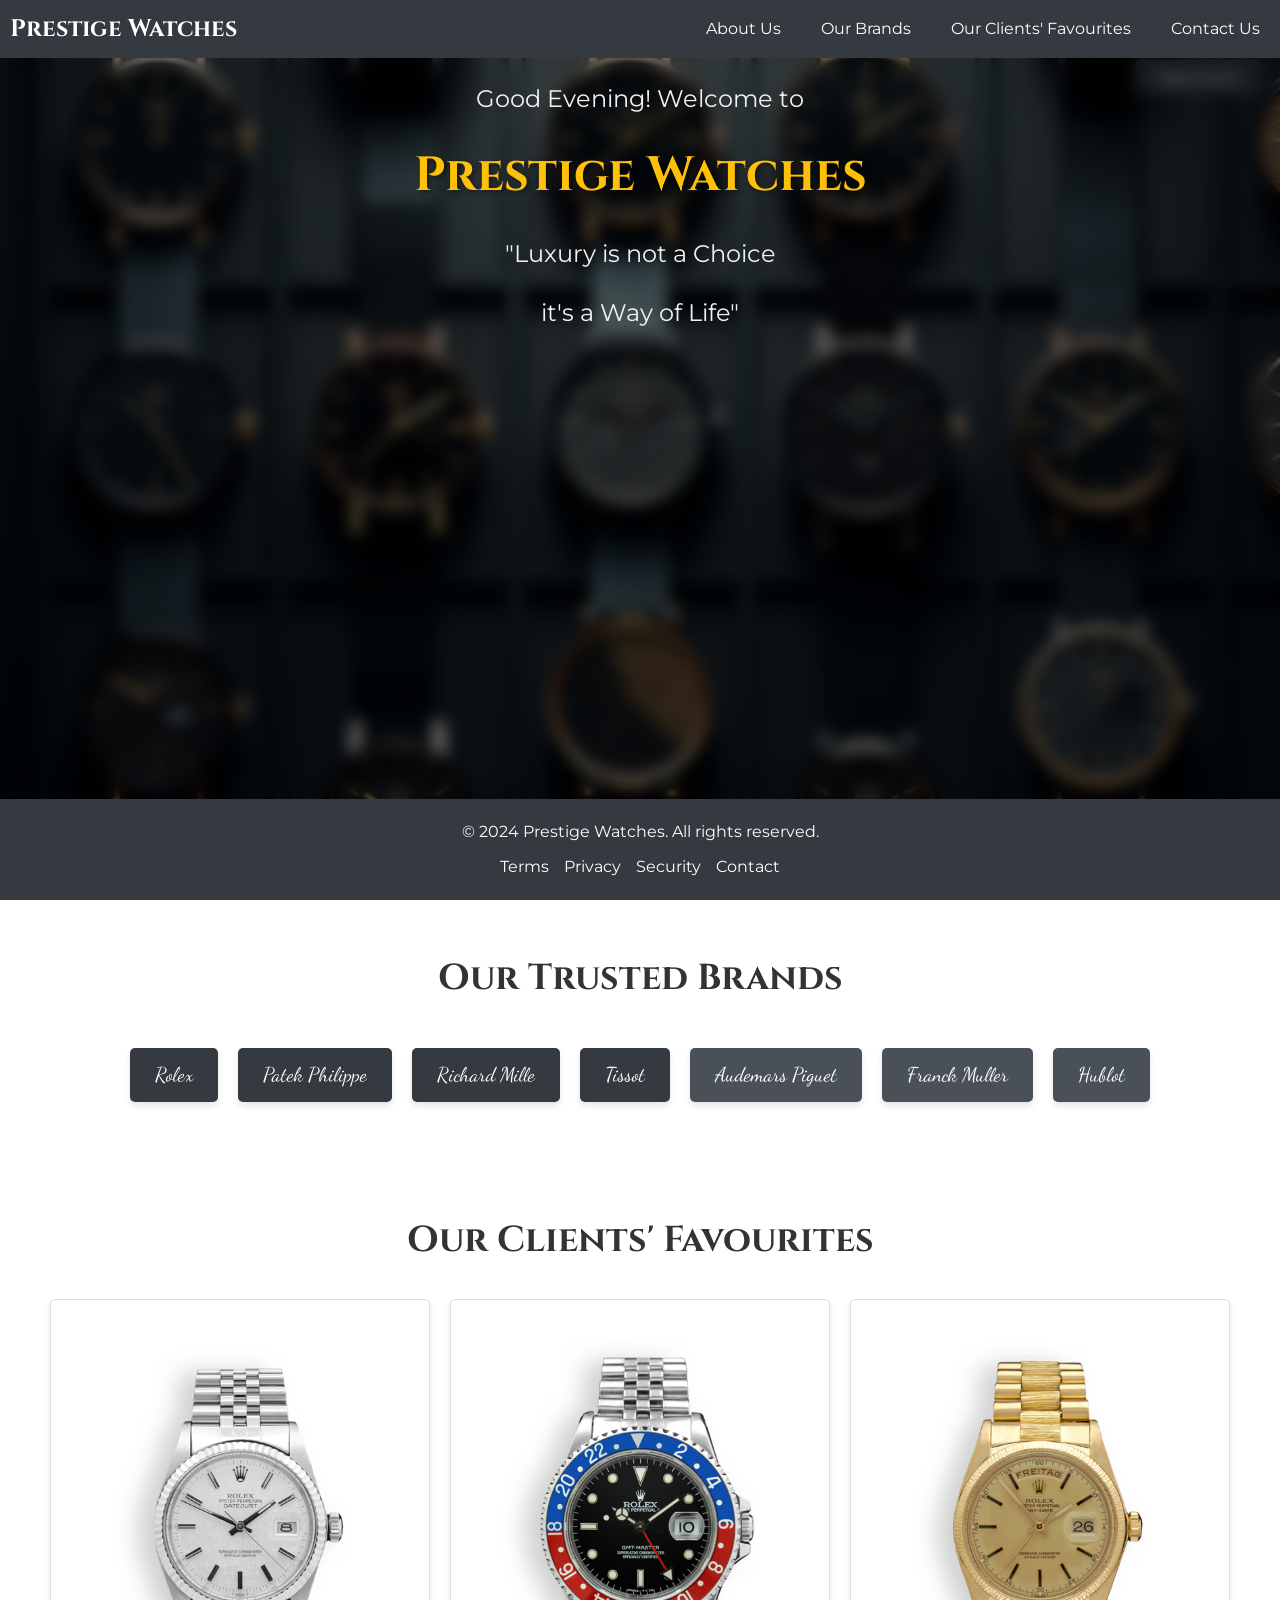
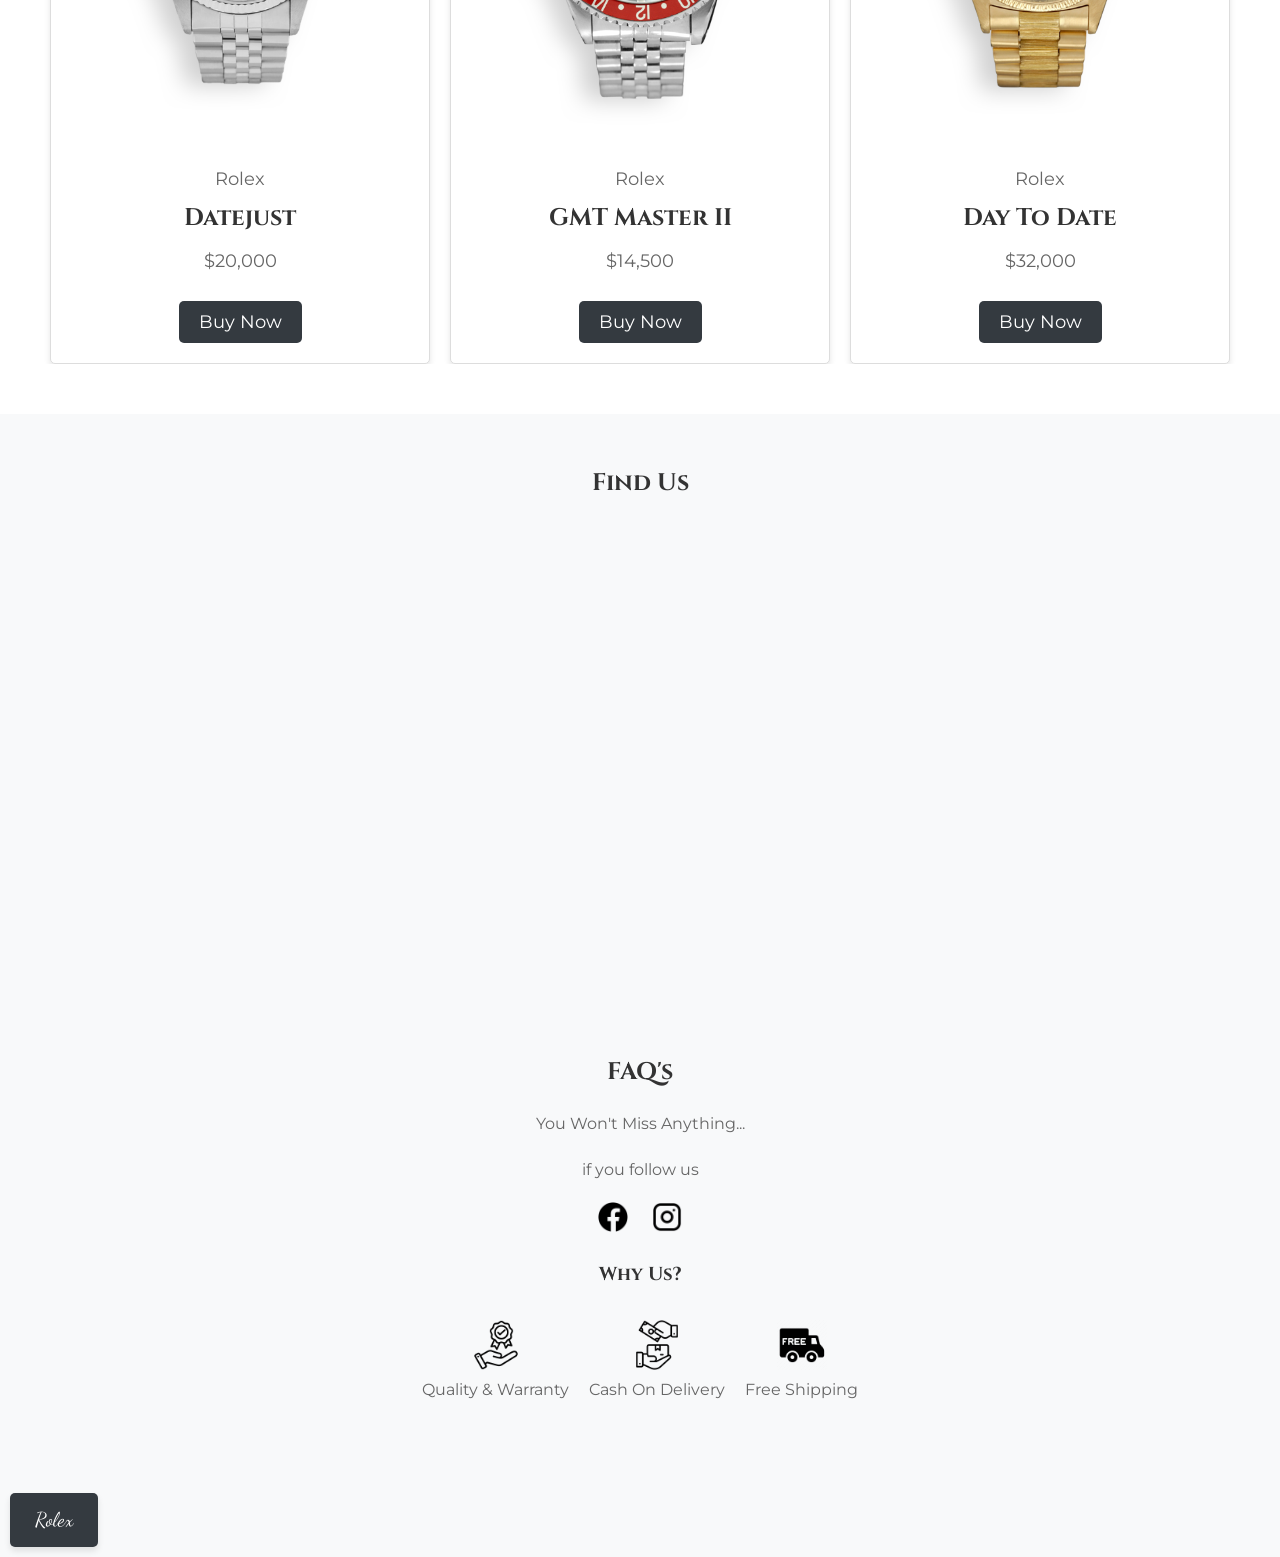
==== index.html @ 5e657d16 "First Project" ====
<!DOCTYPE html>
<html lang="en">
<head>
    <meta charset="UTF-8">
    <meta name="viewport" content="width=device-width, initial-scale=1.0">
    <title>Prestige Watches</title>
    <link rel="stylesheet" href="styles.css">
    <link href="https://fonts.googleapis.com/css2?family=Montserrat:wght@400;700&family=Cinzel:wght@400;700&family=Dancing+Script&display=swap" rel="stylesheet">
</head>
<body>
    <nav>
        <div class="logo">Prestige Watches</div>
        <ul>
            <li><a href="#about">About Us</a></li>
            <li><a href="#brands">Our Brands</a></li>
            <li><a href="#favorites">Our Clients' Favourites</a></li>
            <li><a href="#contact">Contact Us</a></li>
        </ul>
    </nav>

    <!-- First Section -->
    <div class="container">
        <div class="background-image"></div>
        <div class="welcome-message">
            <p>Welcome to</p>
            <h1><span class="highlight">Prestige</span> Watches</h1>
            <p>"Luxury is not a Choice</p>
            <p>it's a Way of Life"</p>
        </div>
    </div>

    <!-- Second Section -->
    <div class="brands-section" id="brands">
        <h2>Our Trusted Brands</h2>
        <div class="brand-buttons">
            <button class="brand-btn" onclick="location.href='#'">Rolex</button>
            <button class="brand-btn" onclick="location.href='#'">Patek Philippe</button>
            <button class="brand-btn" onclick="location.href='#'">Richard Mille</button>
            <button class="brand-btn" onclick="location.href='#'">Tissot</button>
            <button class="brand-btn center-btn" onclick="location.href='#'">Audemars Piguet</button>
            <button class="brand-btn center-btn" onclick="location.href='#'">Franck Muller</button>
            <button class="brand-btn center-btn" onclick="location.href='#'">Hublot</button>
        </div>
    </div>

    <!-- Third Section -->
    <div class="favorites-section" id="favorites">
        <h2>Our Clients' Favourites</h2>
        <div class="carousel">
            <div class="slide">
                <div class="product-card">
                    <img src="images/Rolex Datejust.webp" alt="Rolex Datejust">
                    <p class="company-name">Rolex</p>
                    <h3 class="model-name">Datejust</h3>
                    <p class="price">$20,000</p>
                    <button class="buy-now-btn" onclick="location.href='product1-page.html'">Buy Now</button>
                </div>
                <div class="product-card">
                    <img src="images/Rolex Gmt Master.webp" alt="Rolex GMT Master II">
                    <p class="company-name">Rolex</p>
                    <h3 class="model-name">GMT Master II</h3>
                    <p class="price">$14,500</p>
                    <button class="buy-now-btn" onclick="location.href='product2-page.html'">Buy Now</button>
                </div>
                <div class="product-card">
                    <img src="images/ROlex Day Date golden.webp" alt="Rolex Day To Date">
                    <p class="company-name">Rolex</p>
                    <h3 class="model-name">Day To Date</h3>
                    <p class="price">$32,000</p>
                    <button class="buy-now-btn" onclick="location.href='product2-page.html'">Buy Now</button>
                </div>
            </div>
            <div class="slide">
                <div class="product-card">
                    <img src="images/Hublot Big Bang.webp" alt="Hublot Big Bang">
                    <p class="company-name">Hublot</p>
                    <h3 class="model-name">Big Bang</h3>
                    <p class="price">$18,000</p>
                    <button class="buy-now-btn" onclick="location.href='product4-page.html'">Buy Now</button>
                </div>
                <div class="product-card">
                    <img src="images/Hublot Classic Fusion.webp" alt="Hublot Classic Fusion">
                    <p class="company-name">Hublot</p>
                    <h3 class="model-name">Classic Fusion</h3>
                    <p class="price">$15,000</p>
                    <button class="buy-now-btn" onclick="location.href='product5-page.html'">Buy Now</button>
                </div>
                <div class="product-card">
                    <img src="images/Patek Philippe Nautilus.webp" alt="Patek Philippe Nautilus">
                    <p class="company-name">Patek Philippe</p>
                    <h3 class="model-name">Nautilus</h3>
                    <p class="price">$70,000</p>
                    <button class="buy-now-btn" onclick="location.href='product6-page.html'">Buy Now</button>
                </div>
            </div>
            <div class="slide">
                <div class="product-card">
                    <img src="images/Richard Mille RM 11.webp" alt="Richard Mille RM 11">
                    <p class="company-name">Richard Mille</p>
                    <h3 class="model-name">RM 11</h3>
                    <p class="price">$150,000</p>
                    <button class="buy-now-btn" onclick="location.href='product7-page.html'">Buy Now</button>
                </div>
                <div class="product-card">
                    <img src="images/Tissot Seastar.webp" alt="Tissot Seastar">
                    <p class="company-name">Tissot</p>
                    <h3 class="model-name">Seastar</h3>
                    <p class="price">$1,000</p>
                    <button class="buy-now-btn" onclick="location.href='product8-page.html'">Buy Now</button>
                </div>
                <div class="product-card">
                    <img src="images/Franck Muller Vanguard.webp" alt="Franck Muller Vanguard">
                    <p class="company-name">Franck Muller</p>
                    <h3 class="model-name">Vanguard</p>
                    <p class="price">$45,000</p>
                    <button class="buy-now-btn" onclick="location.href='product9-page.html'">Buy Now</button>
                </div>
            </div>
        </div>
    </div>

    <!-- Map Section -->
    <div class="map-section" id="map">
        <h2>Find Us</h2>
        <div class="store-map">
            <iframe src="https://www.google.com/maps/embed?pb=!1m18!1m12!1m3!1d6189463.949617682!2d-80.94006141993229!3d40.75764340000001!2m3!1f0!2f0!3f0!3m2!1i1024!2i768!4f13.1!3m3!1m2!1s0x89c25959e18f88c1%3A0x845d907b0063cae!2sPrestige%20Watches!5e0!3m2!1sen!2s!4v1732544200352!5m2!1sen!2s" width="600" height="450" style="border:0;" allowfullscreen="" loading="lazy" referrerpolicy="no-referrer-when-downgrade"></iframe>
        </div>
    </div>
    <!-- The Last Episode Section -->
<section id="last-episode-section">
    <h2>FAQ's</h2>
    <p>You Won't Miss Anything...</p>
    <p>if you follow us</p>
    <div class="social-media-icons">
        <a href="https://www.facebook.com" target="_blank">
            <img src="images/2175193.png" alt="Facebook">
        </a>

        
        <a href="https://www.instagram.com" target="_blank">
            <img src="images/instagram_icon_128835.webp" alt="Instagram">
        </a>
    </div>
    <h3>Why Us?</h3>
    <div class="features">
        <div class="feature">
            <img src="images/service.png" alt="Best Quality">
            <p>Quality & Warranty</p>
        </div>
        <div class="feature">
            <img src="images/cash on delivery.png" alt="Cash On Delivery">
            <p>Cash On Delivery</p>
        </div>
        <div class="feature">
            <img src="images/free_shipping-512.webp" alt="Free Shipping">
            <p>Free Shipping</p>
        </div>
    </div>
</section>




    <script src="script.js"></script>
    <!-- Footer Section -->
    <footer class="footer-section">
        <p>© 2024 Prestige Watches. All rights reserved.</p>
        <ul class="footer-links">
            <li><a href="#">Terms</a></li>
            <li><a href="#">Privacy</a></li>
            <li><a href="#">Security</a></li>
            <li><a href="#">Contact</a></li>
        </ul>
    </footer>



    <button class="brand-btn" onclick="location.href='rolex.html'">Rolex</button>

</body>
</html>
---- styles.css ----
/* Basic Reset and Styling */
:root {
    --primary-color: #343a40;
    --secondary-color: #ffc107;
    --text-color: #fff;
    --hover-color: #adb5bd;
}

* {
    margin: 0;
    padding: 0;
    box-sizing: border-box;
}

body {
    font-family: 'Montserrat', sans-serif;
    background-color: #e9ecef;
    color: #333;
    line-height: 1.6;
    scroll-behavior: smooth; /* Smooth scroll */
}

nav {
    background: var(--primary-color);
    color: var(--text-color);
    padding: 10px 20px;
    display: flex;
    justify-content: space-between;
    align-items: center;
    transition: background 0.9s; /* Navigation bar animation */
}

nav .logo {
    font-size: 24px;
    font-weight: Crimson Text;
}

nav ul {
    list-style: none;
    display: flex;
}

nav ul li {
    margin-left: 20px;
}

nav ul li a {
    color: var(--text-color);
    text-decoration: none;
    transition: color 0.3s; /* Navigation link hover animation */
}

nav ul li a:hover {
    color: var(--hover-color);
}

.container {
    text-align: center;
    padding: 80px 20px;
    background: url('background.jpg') no-repeat center center/cover;
    position: relative;
    color: var(--text-color);
    min-height: 100vh;
    overflow : hidden;

}

.container::before {
    content: '';
    position: absolute;
    top: 0;
    left: 0;
    width: 100%;
    height: 100%;
    background: rgba(0, 0, 0, 0.5);
    z-index: 1;
    backdrop-filter : blur(8px)
}

.welcome-message {
    position: relative;
    z-index: 2;
    animation: fadeIn 2s ease-in-out; /* Welcome message animation */
}

@keyframes fadeIn {
    from { opacity: 0; }
    to { opacity: 1; }
}



.welcome-message p, .welcome-message h1 {
    margin-bottom: 20px;
}

.welcome-message p {
    font-size: 24px;
    color: #f1f1f1;
}

.welcome-message h1 {
    font-family: 'Cinzel', serif;
    font-size: 48px;
    color: var(--secondary-color);
    text-shadow: 2px 2px 4px rgba(0, 0, 0, 0.5);
}

.brands-section {
    background: #fff;
    padding: 50px 20px;
    text-align: center;
    opacity: 0;
    animation: fadeInSection 2s ease-in-out forwards; /* Section fade-in animation */
}

@keyframes fadeInSection {
    from { opacity: 0; }
    to { opacity: 1; }
}

.brands-section h2 {
    font-family: 'Cinzel', serif;
    font-size: 36px;
    margin-bottom: 30px;
    color: #333;
}

.brand-buttons {
    display: flex;
    flex-wrap: wrap;
    justify-content: center;
}

.brand-btn {
    font-family: 'Dancing Script', cursive;
    font-size: 20px;
    margin: 10px;
    padding: 15px 25px;
    border: none;
    border-radius: 5px;
    background: var(--primary-color);
    color: var(--text-color);
    cursor: pointer;
    transition: background-color 0.3s, color 0.3s, transform 0.3s; /* Button hover animation */
    box-shadow: 0 4px 6px rgba(0, 0, 0, 0.1); /* Box shadow */
}

.brand-btn:hover {
    background: var(--secondary-color);
    color: var(--primary-color);
    transform: scale(1.05); /* Button hover zoom effect */
}

.center-btn {
    font-family: 'Dancing Script', cursive;
    font-size: 20px;
    margin: 10px;
    padding: 15px 25px;
    border: none;
    border-radius: 5px;
    background: #495057;
    color: var(--text-color);
    cursor: pointer;
    transition: background-color 0.3s, color 0.3s, transform 0.3s; /* Button hover animation */
    box-shadow: 0 4px 6px rgba(0, 0, 0, 0.1); /* Box shadow */
}

.center-btn:hover {
    background: var(--secondary-color);
    color: #495057;
    transform: scale(1.05); /* Button hover zoom effect */
}

#scrollBtn {
    display: none; /* Hidden by default */
    position: fixed;
    bottom: 20px;
    right: 20px;
    z-index: 99;
    border: none;
    outline: none;
    background-color: var(--primary-color);
    color: var(--text-color);
    cursor: pointer;
    padding: 10px;
    border-radius: 5px;
    font-size: 18px;
    transition: background-color 0.3s; /* Button hover animation */
}

#scrollBtn:hover {
    background-color: var(--secondary-color);
}

@media (max-width: 768px) {
    .welcome-message p {
        font-size: 18px;
    }

    .welcome-message h1 {
        font-size: 36px;
    }

    .brands-section h2 {
        font-size: 28px;
    }

    .brand-btn, .center-btn {
        font-size: 18px;
        padding: 10px 20px;
    }
}
/* Basic Reset and Styling */
:root {
    --primary-color: #343a40;
    --secondary-color: #ffc107;
    --text-color: #fff;
    --hover-color: #adb5bd;
}

* {
    margin: 0;
    padding: 0;
    box-sizing: border-box;
}

body {
    font-family: 'Montserrat', sans-serif;
    background-color: #e9ecef;
    color: #333;
    line-height: 1.6;
    scroll-behavior: smooth; /* Smooth scroll */
}

nav {
    background: var(--primary-color);
    color: var(--text-color);
    padding: 10px 20px;
    display: flex;
    justify-content: space-between;
    align-items: center;
    transition: background 0.3s; /* Navigation bar animation */
}

nav .logo {
    font-size: 24px;
    font-weight: bold;
}

nav ul {
    list-style: none;
    display: flex;
}

nav ul li {
    margin-left: 20px;
}

nav ul li a {
    color: var(--text-color);
    text-decoration: none;
    transition: color 0.3s; /* Navigation link hover animation */
}

nav ul li a:hover {
    color: var(--hover-color);
}

.container {
    text-align: center;
    padding: 80px 20px;
    background: url('images/vfvf.jpg') no-repeat center center/cover;
    position: relative;
    color: var(--text-color);
    min-height: 100vh;
}

.container::before {
    content: '';
    position: absolute;
    top: 0;
    left: 0;
    width: 100%;
    height: 100%;
    background: rgba(0, 0, 0, 0.5);
    z-index: 1;
}

.welcome-message {
    position: relative;
    z-index: 2;
    animation: fadeIn 2.4s ease-in-out; /* Welcome message animation */
}

@keyframes fadeIn {
    from { opacity: 0; }
    to { opacity: 1; }
}

.welcome-message p, .welcome-message h1 {
    margin-bottom: 20px;
}

.welcome-message p {
    font-size: 24px;
    color: #f1f1f1;
}

.welcome-message h1 {
    font-family: 'Cinzel', serif;
    font-size: 48px;
    color: var(--secondary-color);
    text-shadow: 2px 2px 4px rgba(0, 0, 0, 0.5);
}

.brands-section {
    background: #fff;
    padding: 50px 20px;
    text-align: center;
    opacity: 0;
    animation: fadeInSection 2s ease-in-out forwards; /* Section fade-in animation */
}

@keyframes fadeInSection {
    from { opacity: 0; }
    to { opacity: 1; }
}

.brands-section h2 {
    font-family: 'Cinzel', serif;
    font-size: 36px;
    margin-bottom: 30px;
    color: #333;
}

.brand-buttons {
    display: flex;
    flex-wrap: wrap;
    justify-content: center;
}

.brand-btn {
    font-family: 'Dancing Script', cursive;
    font-size: 20px;
    margin: 10px;
    padding: 15px 25px;
    border: none;
    border-radius: 5px;
    background: var(--primary-color);
    color: var(--text-color);
    cursor: pointer;
    transition: background-color 0.3s, color 0.3s, transform 0.3s; /* Button hover animation */
    box-shadow: 0 4px 6px rgba(0, 0, 0, 0.1); /* Box shadow */
}

.brand-btn:hover {
    background: var(--secondary-color);
    color: var(--primary-color);
    transform: scale(1.05); /* Button hover zoom effect */
}

.center-btn {
    font-family: 'Dancing Script', cursive;
    font-size: 20px;
    margin: 10px;
    padding: 15px 25px;
    border: none;
    border-radius: 5px;
    background: #495057;
    color: var(--text-color);
    cursor: pointer;
    transition: background-color 0.3s, color 0.3s, transform 0.3s; /* Button hover animation */
    box-shadow: 0 4px 6px rgba(0, 0, 0, 0.1); /* Box shadow */
}

.center-btn:hover {
    background: var(--secondary-color);
    color: #495057;
    transform: scale(1.05); /* Button hover zoom effect */
}

#scrollBtn {
    display: none; /* Hidden by default */
    position: fixed;
    bottom: 20px;
    right: 20px;
    z-index: 99;
    border: none;
    outline: none;
    background-color: var(--primary-color);
    color: var(--text-color);
    cursor: pointer;
    padding: 10px;
    border-radius: 5px;
    font-size: 18px;
    transition: background-color 0.3s; /* Button hover animation */
}

#scrollBtn:hover {
    background-color: var(--secondary-color);
}

@media (max-width: 768px) {
    .welcome-message p {
        font-size: 18px;
    }

    .welcome-message h1 {
        font-size: 36px;
    }

    .brands-section h2 {
        font-size: 28px;
    }

    .brand-btn, .center-btn {
        font-size: 18px;
        padding: 10px 20px;
    }
}
/* Favourites Section */
.favorites-section {
    background: #fff;
    padding: 50px 20px;
    text-align: center;
}

.favorites-section h2 {
    font-family: 'Cinzel', serif;
    font-size: 36px;
    margin-bottom: 30px;
    color: #333;
}

/* Carousel Container */
.carousel {
    display: flex;
    overflow: hidden;
    position: relative;
    max-width: 1200px;
    margin: 0 auto;
}

/* Individual Slide */
.slide {
    display: flex;
    justify-content: center;
    min-width: 100%;
    transition: transform 0.5s ease-in-out;
}

/* Product Card */
.product-card {
    flex: 1 0 30%; /* Show 3 cards at a time */
    box-sizing: border-box;
    padding: 10px;
    background: #f8f9fa;
    border-radius: 5px;
    margin: 0 10px;
    box-shadow: 0 4px 6px rgba(0, 0, 0, 0.1);
    text-align: center;
}

.product-card img {
    width: 100%;
    height: auto;
    border-radius: 5px;
}

.product-card .company-name {
    font-family: 'Montserrat', sans-serif;
    font-size: 18px;
    margin-top: 10px;
    color: #666;
}

.product-card .model-name {
    font-family: 'Cinzel', serif;
    font-size: 24px;
    margin-top: 5px;
    color: #333;
}

.product-card .price {
    font-family: 'Montserrat', sans-serif;
    font-size: 20px;
    margin-top: 5px;
    color: #888;
}

.buy-now-btn {
    font-family: 'Montserrat', sans-serif;
    font-size: 18px;
    padding: 10px 20px;
    border: none;
    border-radius: 5px;
    background: var(--primary-color);
    color: var(--text-color);
    cursor: pointer;
    margin-top: 10px;
    transition: background-color 0.3s, transform 0.3s;
}

.buy-now-btn:hover {
    background: var(--secondary-color);
    transform: scale(1.05);
}

/* Responsive Design */
@media (max-width: 1200px) {
    .product-card {
        flex: 1 0 45%; /* Show 2 cards at a time */
    }
}

@media (max-width: 768px) {
    .product-card {
        flex: 1 0 100%; /* Show 1 card at a time */
    }
}

@media (max-width: 576px) {
    .favorites-section h2 {
        font-size: 28px;
    }

    .product-card .company-name {
        font-size: 16px;
    }

    .product-card .model-name {
        font-size: 20px;
    }

    .product-card .price {
        font-size: 18px;
    }

    .buy-now-btn {
        font-size: 16px;
    }
}
/* Map Section */
.map-section {
    text-align: center;
    padding: 50px 0;
}

.store-map {
    display: flex;
    justify-content: center;
    align-items: center;
}

/* Footer Section */
.footer-section {
    background-color: #343a40;
    color: #fff;
    padding: 20px;
    text-align: center;
    margin-top: 50px;
}

.footer-section p {
    margin: 0;
    font-family: 'Montserrat', sans-serif;
}

.footer-links {
    list-style: none;
    padding: 0;
    margin: 10px 0 0;
    display: flex;
    justify-content: center;
    gap: 15px;
}

.footer-links li {
    display: inline;
}

.footer-links li a {
    color: #fff;
    text-decoration: none;
    font-family: 'Montserrat', sans-serif;
    transition: color 0.3s;
}

.footer-links li a:hover {
    color: var(--secondary-color);
}
/* The Last Episode Section */
#last-episode-section {
    text-align: center;
    padding: 50px 20px;
    background-color: #f8f9fa;
}

#last-episode-section h2,
#last-episode-section h3 {
    font-family: 'Cinzel', serif;
    color: #333;
    margin-bottom: 20px;
}

#last-episode-section p {
    font-family: 'Montserrat', sans-serif;
    color: #666;
    max-width: 800px;
    margin: 0 auto 20px;
}

.social-media-icons {
    margin: 20px 0;
}

.social-media-icons a {
    display: inline-block;
    margin: 0 10px;
}

.social-media-icons img {
    width: 30px;
    height: 30px;
}

.features {
    display: flex;
    justify-content: center;
    flex-wrap: wrap;
}

.feature {
    margin: 10px;
    text-align: center;
}

.feature img {
    width: 50px;
    height: 50px;
}

.feature p {
    font-family: 'Montserrat', sans-serif;
    color: #666;
    margin-top: 10px;
}




/* General Styles */
body {
    font-family: 'Montserrat', sans-serif;
    margin: 0;
    padding: 0;
    background-color: #f8f9fa;
}

h1, h2, h3 {
    font-family: 'Cinzel', serif;
    color: #333;
}

/* Navbar Styles */
nav {
    background-color: #343a40;
    padding: 10px;
}

nav .logo {
    color: #fff;
    font-size: 24px;
    font-family: 'Cinzel', serif;
}

nav ul {
    list-style: none;
    margin: 0;
    padding: 0;
    display: flex;
    justify-content: space-around;
}

nav ul li {
    display: inline;
}

nav ul li a {
    color: #fff;
    text-decoration: none;
    padding: 10px;
}

/* Product Page Styles */
.product-grid {
    display: flex;
    flex-wrap: wrap;
    gap: 20px;
    justify-content: center;
    padding: 20px;
}

.product-card {
    background-color: #fff;
    border: 1px solid #ddd;
    border-radius: 5px;
    padding: 20px;
    text-align: center;
    width: 250px;
}

.product-card img {
    width: 100%;
    height: auto;
    margin-bottom: 15px;
}

.product-card h3 {
    font-family: 'Cinzel', serif;
    font-size: 20px;
    color: #333;
    margin-bottom: 10px;
}

.product-card .price {
    font-size: 18px;
    color: #666;
    margin-bottom: 15px;
}

.product-card .buy-now-btn {
    background-color: #343a40;
    color: #fff;
    padding: 10px 20px;
    border: none;
    border-radius: 5px;
    cursor: pointer;
    transition: background-color 0.3s;
}

.product-card .buy-now-btn:hover {
    background-color: #555;
}

/* Footer Styles */
.footer-section {
    background-color: #343a40;
    color: #fff;
    padding: 20px;
    text-align: center;
    margin-top: 50px;
}

.footer-section p {
    margin: 0;
}

.footer-links {
    list-style: none;
    padding: 0;
    margin: 10px 0 0;
    display: flex;
    justify-content: center;
    gap: 15px;
}

.footer-links li {
    display: inline;
}

.footer-links li a {
    color: #fff;
    text-decoration: none;
    transition: color 0.3s;
}

.footer-links li a:hover {
    color: #999;
}
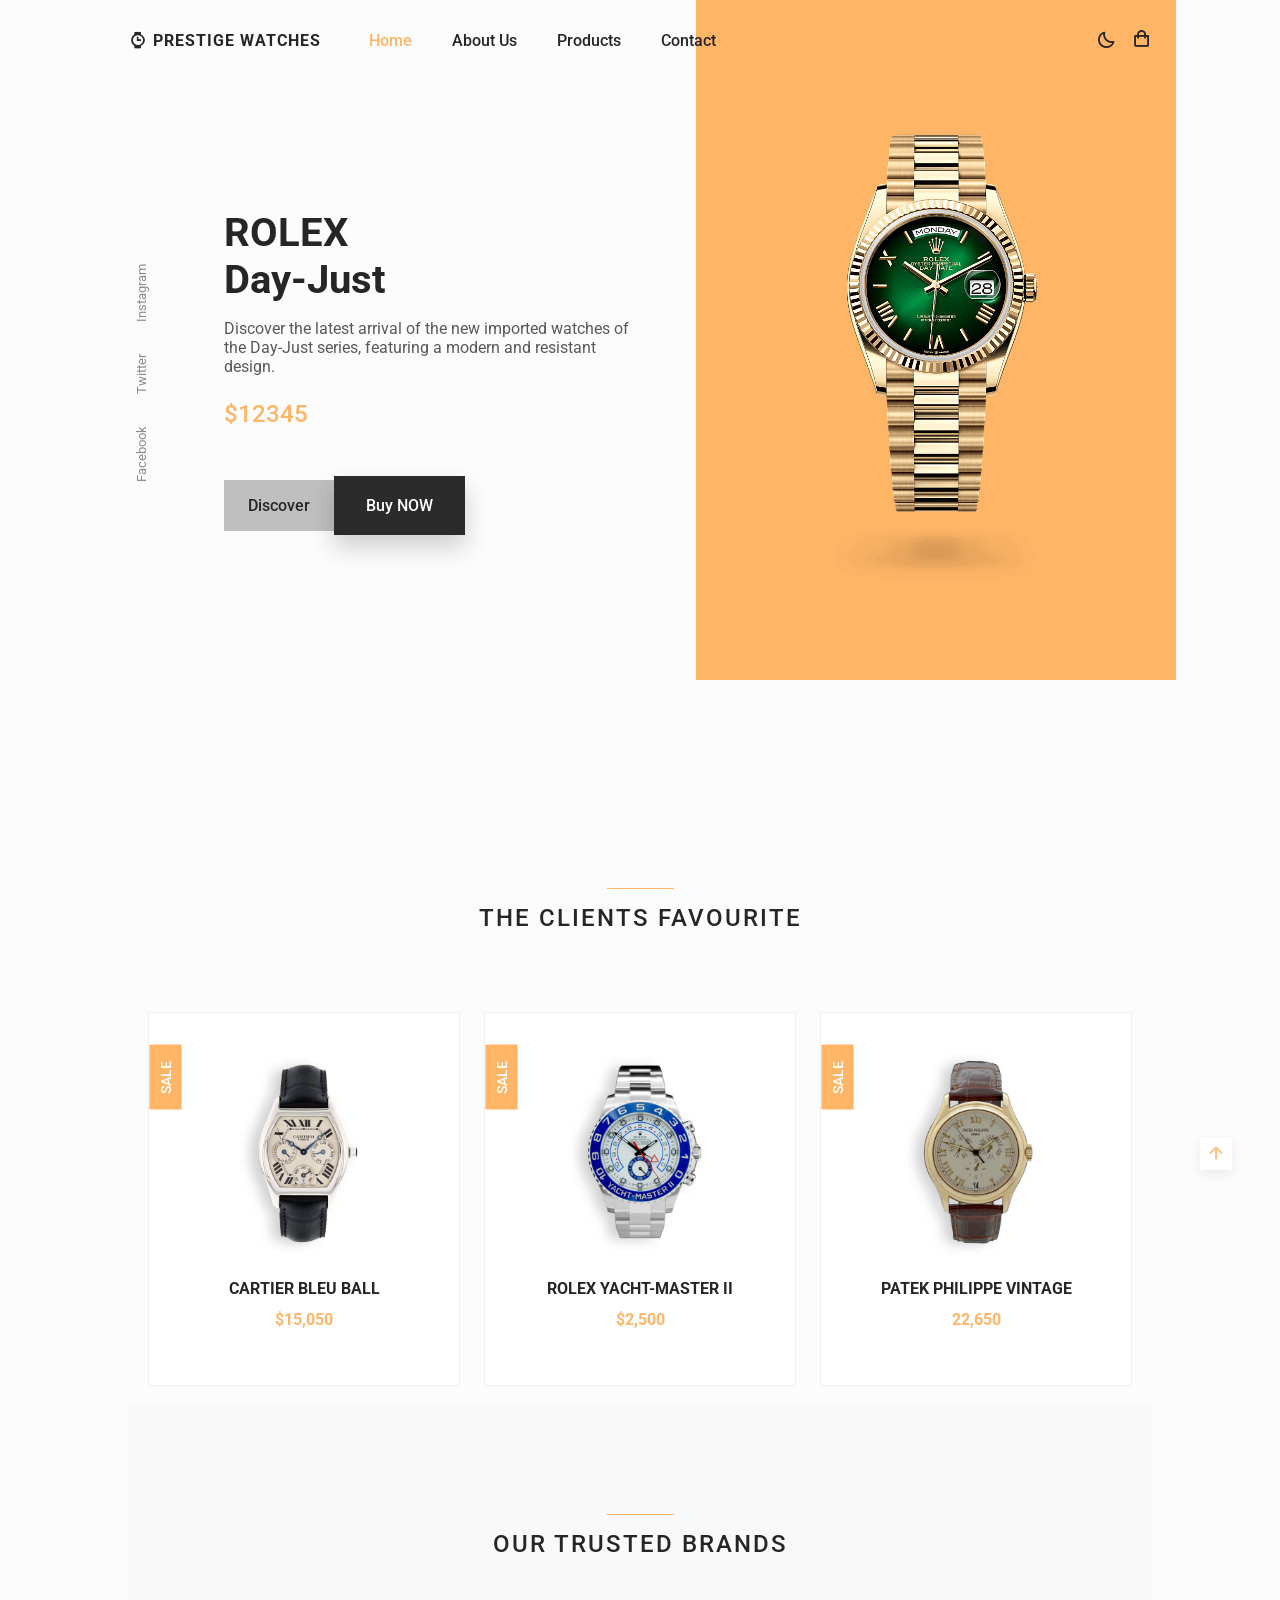
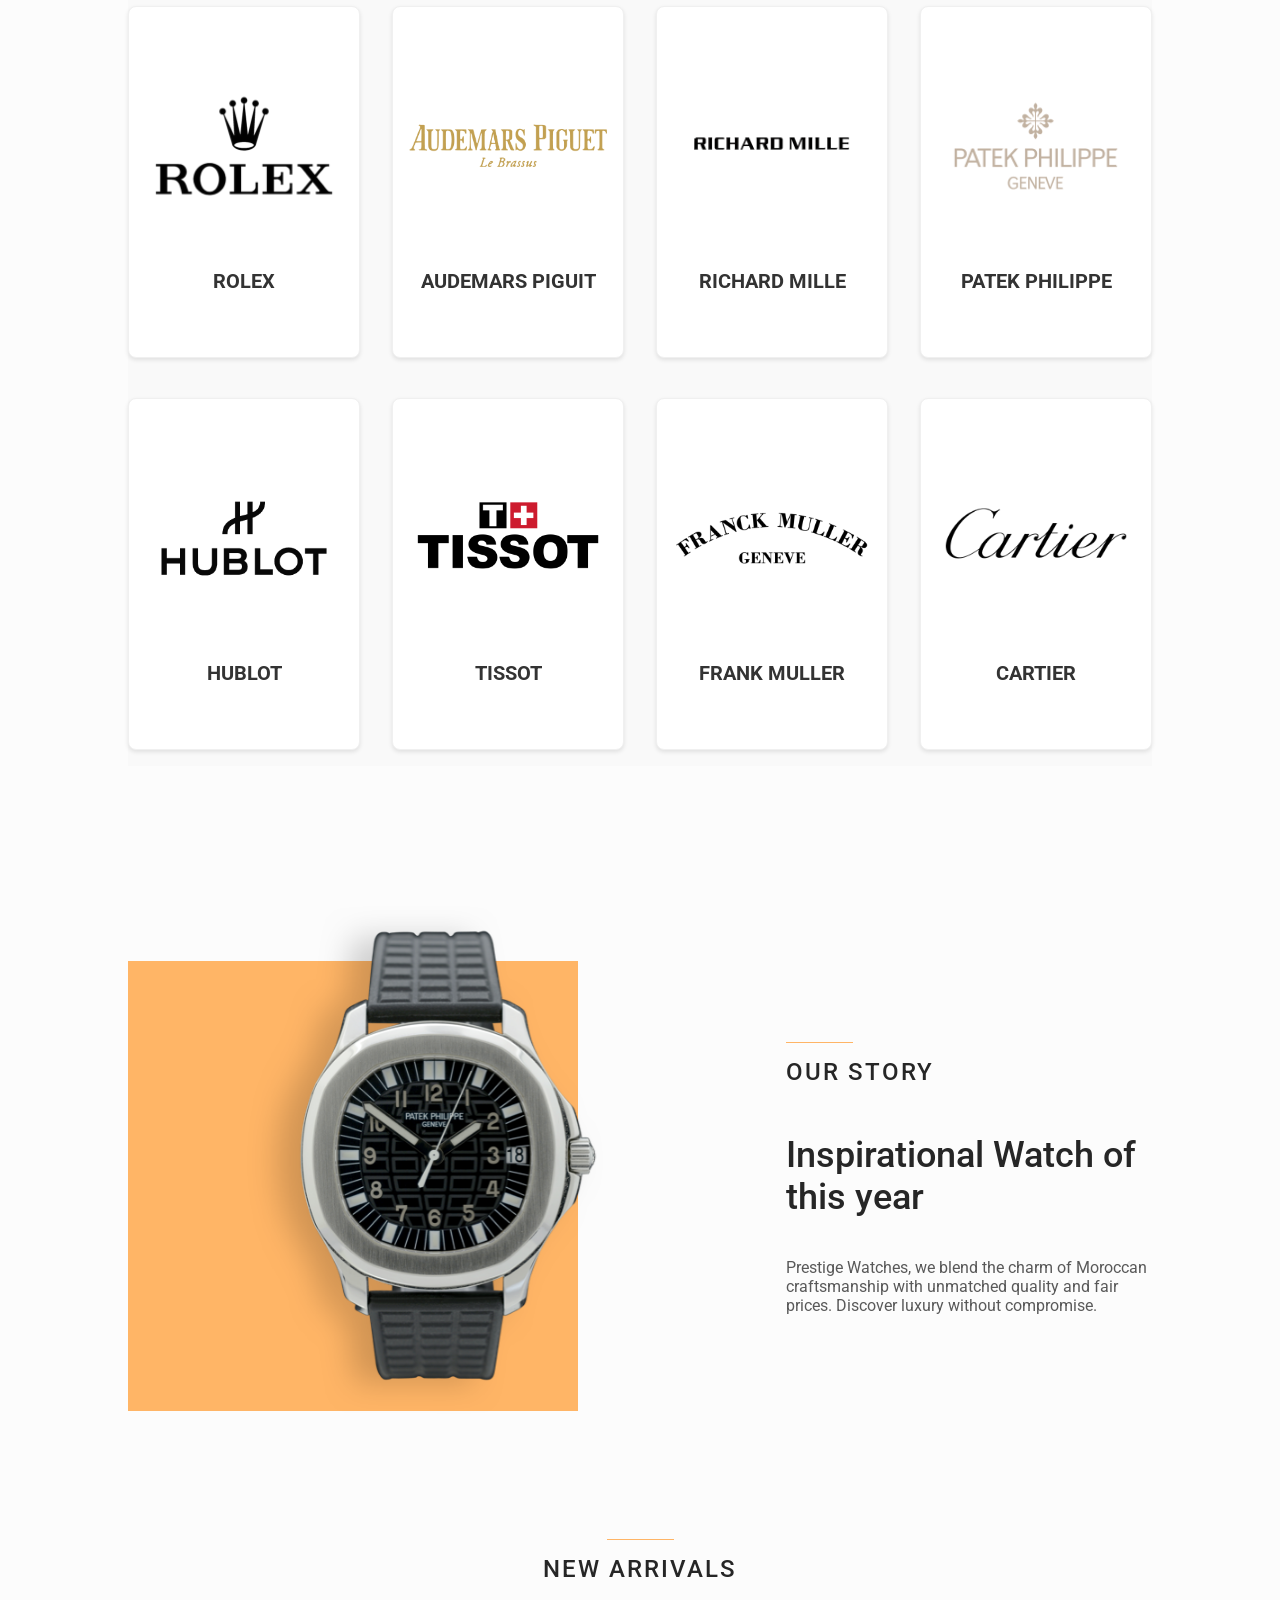
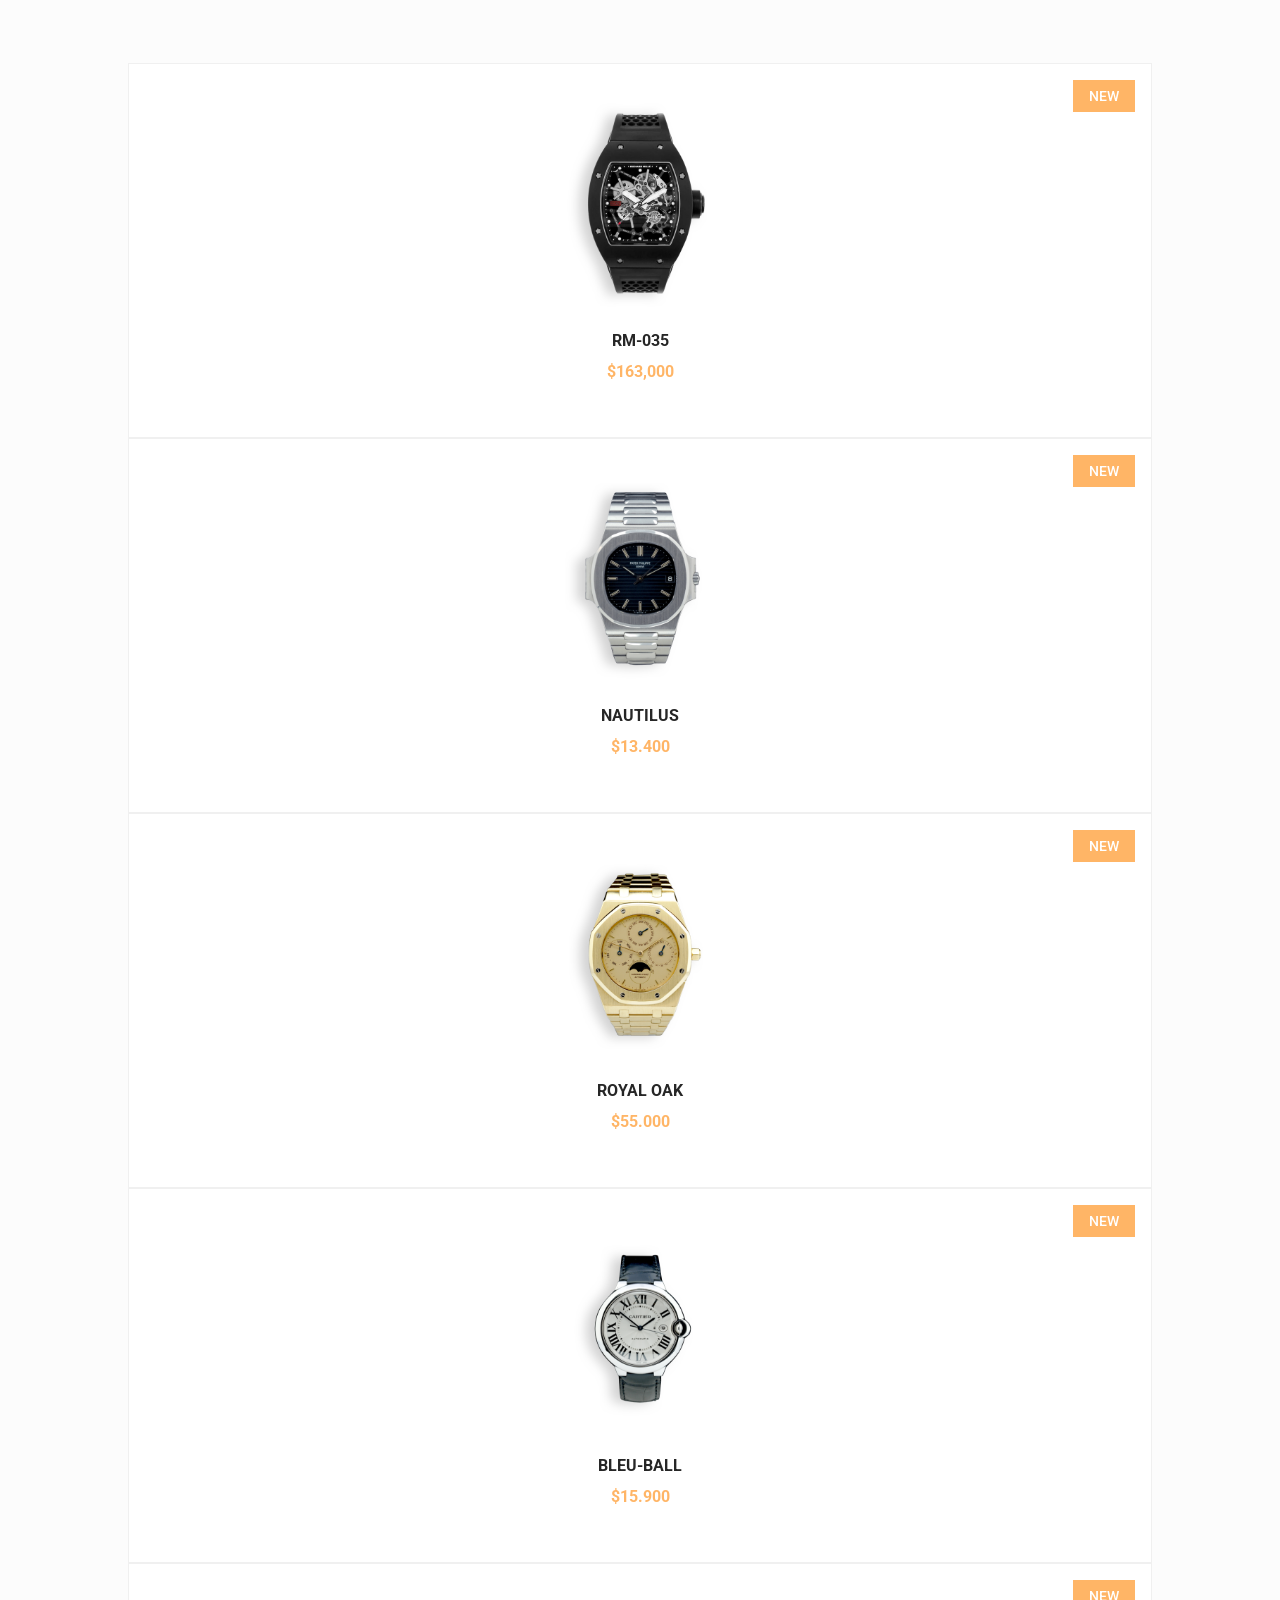
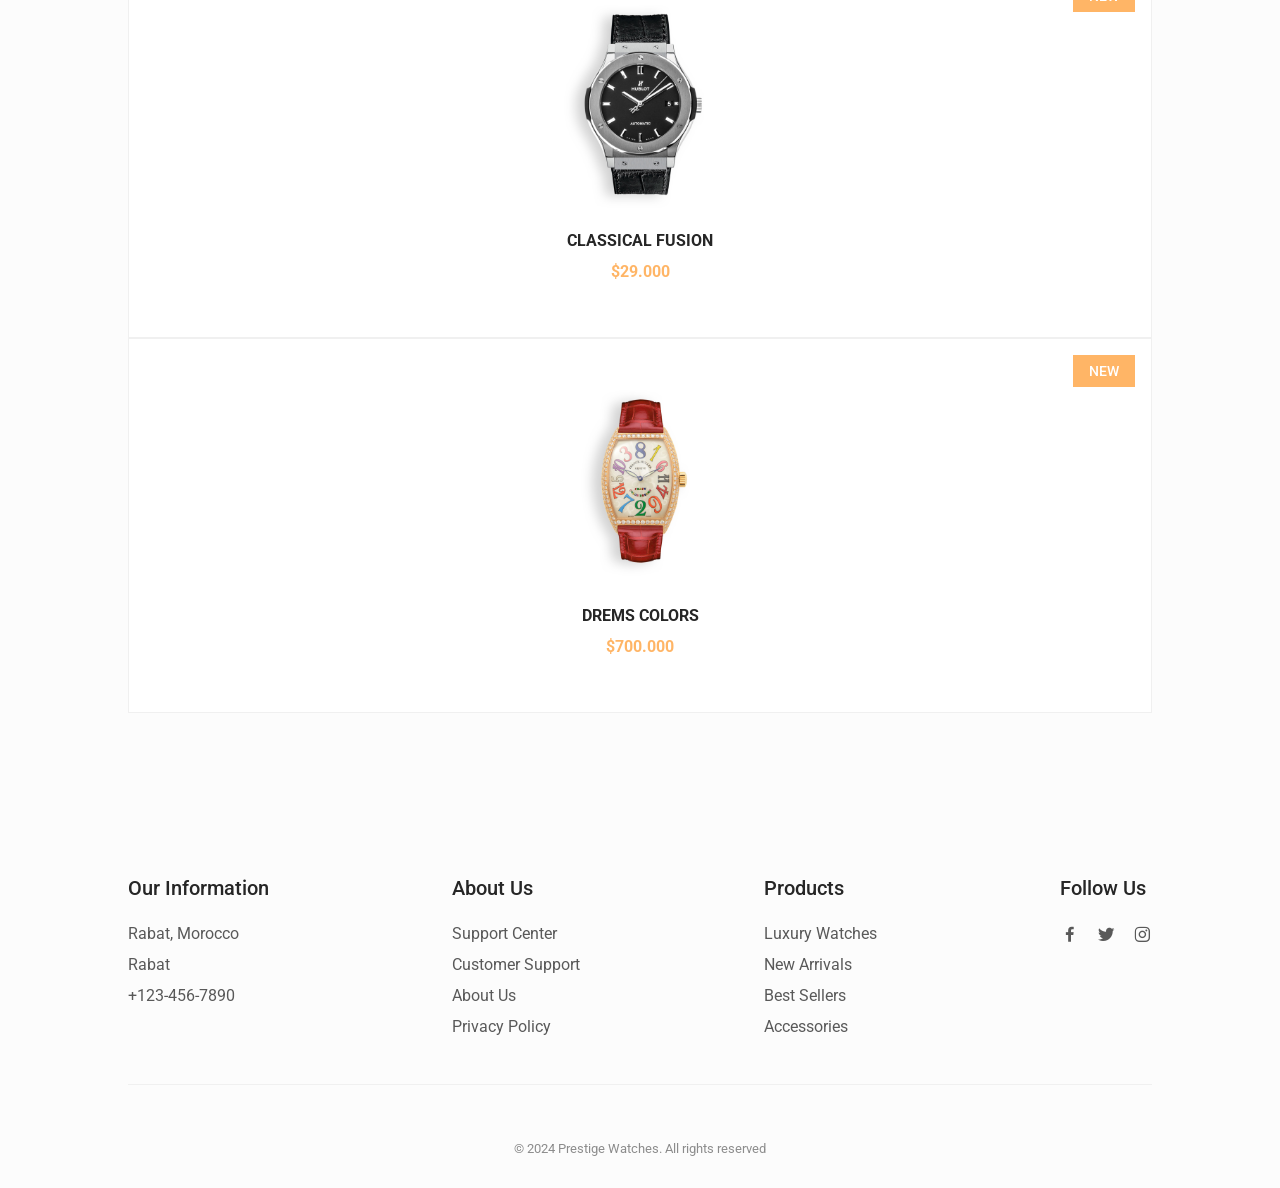
==== commit d7fed2b5: "finally" ====
--- a/index.html
+++ b/index.html
@@ -1,181 +1,435 @@
-<!DOCTYPE html>
-<html lang="en">
-<head>
-    <meta charset="UTF-8">
-    <meta name="viewport" content="width=device-width, initial-scale=1.0">
-    <title>Prestige Watches</title>
-    <link rel="stylesheet" href="styles.css">
-    <link href="https://fonts.googleapis.com/css2?family=Montserrat:wght@400;700&family=Cinzel:wght@400;700&family=Dancing+Script&display=swap" rel="stylesheet">
-</head>
-<body>
-    <nav>
-        <div class="logo">Prestige Watches</div>
-        <ul>
-            <li><a href="#about">About Us</a></li>
-            <li><a href="#brands">Our Brands</a></li>
-            <li><a href="#favorites">Our Clients' Favourites</a></li>
-            <li><a href="#contact">Contact Us</a></li>
-        </ul>
-    </nav>
-
-    <!-- First Section -->
-    <div class="container">
-        <div class="background-image"></div>
-        <div class="welcome-message">
-            <p>Welcome to</p>
-            <h1><span class="highlight">Prestige</span> Watches</h1>
-            <p>"Luxury is not a Choice</p>
-            <p>it's a Way of Life"</p>
-        </div>
-    </div>
-
-    <!-- Second Section -->
-    <div class="brands-section" id="brands">
-        <h2>Our Trusted Brands</h2>
-        <div class="brand-buttons">
-            <button class="brand-btn" onclick="location.href='#'">Rolex</button>
-            <button class="brand-btn" onclick="location.href='#'">Patek Philippe</button>
-            <button class="brand-btn" onclick="location.href='#'">Richard Mille</button>
-            <button class="brand-btn" onclick="location.href='#'">Tissot</button>
-            <button class="brand-btn center-btn" onclick="location.href='#'">Audemars Piguet</button>
-            <button class="brand-btn center-btn" onclick="location.href='#'">Franck Muller</button>
-            <button class="brand-btn center-btn" onclick="location.href='#'">Hublot</button>
-        </div>
-    </div>
-
-    <!-- Third Section -->
-    <div class="favorites-section" id="favorites">
-        <h2>Our Clients' Favourites</h2>
-        <div class="carousel">
-            <div class="slide">
-                <div class="product-card">
-                    <img src="images/Rolex Datejust.webp" alt="Rolex Datejust">
-                    <p class="company-name">Rolex</p>
-                    <h3 class="model-name">Datejust</h3>
-                    <p class="price">$20,000</p>
-                    <button class="buy-now-btn" onclick="location.href='product1-page.html'">Buy Now</button>
-                </div>
-                <div class="product-card">
-                    <img src="images/Rolex Gmt Master.webp" alt="Rolex GMT Master II">
-                    <p class="company-name">Rolex</p>
-                    <h3 class="model-name">GMT Master II</h3>
-                    <p class="price">$14,500</p>
-                    <button class="buy-now-btn" onclick="location.href='product2-page.html'">Buy Now</button>
-                </div>
-                <div class="product-card">
-                    <img src="images/ROlex Day Date golden.webp" alt="Rolex Day To Date">
-                    <p class="company-name">Rolex</p>
-                    <h3 class="model-name">Day To Date</h3>
-                    <p class="price">$32,000</p>
-                    <button class="buy-now-btn" onclick="location.href='product2-page.html'">Buy Now</button>
-                </div>
-            </div>
-            <div class="slide">
-                <div class="product-card">
-                    <img src="images/Hublot Big Bang.webp" alt="Hublot Big Bang">
-                    <p class="company-name">Hublot</p>
-                    <h3 class="model-name">Big Bang</h3>
-                    <p class="price">$18,000</p>
-                    <button class="buy-now-btn" onclick="location.href='product4-page.html'">Buy Now</button>
-                </div>
-                <div class="product-card">
-                    <img src="images/Hublot Classic Fusion.webp" alt="Hublot Classic Fusion">
-                    <p class="company-name">Hublot</p>
-                    <h3 class="model-name">Classic Fusion</h3>
-                    <p class="price">$15,000</p>
-                    <button class="buy-now-btn" onclick="location.href='product5-page.html'">Buy Now</button>
-                </div>
-                <div class="product-card">
-                    <img src="images/Patek Philippe Nautilus.webp" alt="Patek Philippe Nautilus">
-                    <p class="company-name">Patek Philippe</p>
-                    <h3 class="model-name">Nautilus</h3>
-                    <p class="price">$70,000</p>
-                    <button class="buy-now-btn" onclick="location.href='product6-page.html'">Buy Now</button>
-                </div>
-            </div>
-            <div class="slide">
-                <div class="product-card">
-                    <img src="images/Richard Mille RM 11.webp" alt="Richard Mille RM 11">
-                    <p class="company-name">Richard Mille</p>
-                    <h3 class="model-name">RM 11</h3>
-                    <p class="price">$150,000</p>
-                    <button class="buy-now-btn" onclick="location.href='product7-page.html'">Buy Now</button>
-                </div>
-                <div class="product-card">
-                    <img src="images/Tissot Seastar.webp" alt="Tissot Seastar">
-                    <p class="company-name">Tissot</p>
-                    <h3 class="model-name">Seastar</h3>
-                    <p class="price">$1,000</p>
-                    <button class="buy-now-btn" onclick="location.href='product8-page.html'">Buy Now</button>
-                </div>
-                <div class="product-card">
-                    <img src="images/Franck Muller Vanguard.webp" alt="Franck Muller Vanguard">
-                    <p class="company-name">Franck Muller</p>
-                    <h3 class="model-name">Vanguard</p>
-                    <p class="price">$45,000</p>
-                    <button class="buy-now-btn" onclick="location.href='product9-page.html'">Buy Now</button>
-                </div>
-            </div>
-        </div>
-    </div>
-
-    <!-- Map Section -->
-    <div class="map-section" id="map">
-        <h2>Find Us</h2>
-        <div class="store-map">
-            <iframe src="https://www.google.com/maps/embed?pb=!1m18!1m12!1m3!1d6189463.949617682!2d-80.94006141993229!3d40.75764340000001!2m3!1f0!2f0!3f0!3m2!1i1024!2i768!4f13.1!3m3!1m2!1s0x89c25959e18f88c1%3A0x845d907b0063cae!2sPrestige%20Watches!5e0!3m2!1sen!2s!4v1732544200352!5m2!1sen!2s" width="600" height="450" style="border:0;" allowfullscreen="" loading="lazy" referrerpolicy="no-referrer-when-downgrade"></iframe>
-        </div>
-    </div>
-    <!-- The Last Episode Section -->
-<section id="last-episode-section">
-    <h2>FAQ's</h2>
-    <p>You Won't Miss Anything...</p>
-    <p>if you follow us</p>
-    <div class="social-media-icons">
-        <a href="https://www.facebook.com" target="_blank">
-            <img src="images/2175193.png" alt="Facebook">
-        </a>
-
-        
-        <a href="https://www.instagram.com" target="_blank">
-            <img src="images/instagram_icon_128835.webp" alt="Instagram">
-        </a>
-    </div>
-    <h3>Why Us?</h3>
-    <div class="features">
-        <div class="feature">
-            <img src="images/service.png" alt="Best Quality">
-            <p>Quality & Warranty</p>
-        </div>
-        <div class="feature">
-            <img src="images/cash on delivery.png" alt="Cash On Delivery">
-            <p>Cash On Delivery</p>
-        </div>
-        <div class="feature">
-            <img src="images/free_shipping-512.webp" alt="Free Shipping">
-            <p>Free Shipping</p>
-        </div>
-    </div>
-</section>
-
-
-
-
-    <script src="script.js"></script>
-    <!-- Footer Section -->
-    <footer class="footer-section">
-        <p>© 2024 Prestige Watches. All rights reserved.</p>
-        <ul class="footer-links">
-            <li><a href="#">Terms</a></li>
-            <li><a href="#">Privacy</a></li>
-            <li><a href="#">Security</a></li>
-            <li><a href="#">Contact</a></li>
-        </ul>
-    </footer>
-
-
-
-    <button class="brand-btn" onclick="location.href='rolex.html'">Rolex</button>
-
-</body>
-</html>
+<!DOCTYPE html>
+<html lang="en">
+
+<head>
+    <meta charset="UTF-8">
+    <meta name="viewport" content="width=device-width, initial-scale=1.0">
+
+    <!--=============== FAVICON ===============-->
+    <link rel="shortcut icon" href="assets/img/favicon.png" type="image/x-icon">
+
+    <!--=============== BOXICONS ===============-->
+    <link rel="stylesheet" href="https://cdn.jsdelivr.net/npm/boxicons@latest/css/boxicons.min.css">
+
+    <!--=============== SWIPER CSS ===============-->
+    <link rel="stylesheet" href="assets/css/swiper-bundle.min.css">
+
+    <!--=============== CSS ===============-->
+    <link rel="stylesheet" href="assets/css/styles.css">
+
+    <title>Responsive watches website - Bedimcode</title>
+</head>
+
+<body>
+    <!--==================== HEADER ====================-->
+    <header class="header" id="header">
+        <nav class="nav container">
+            <a href="#" class="nav__logo">
+                <i class='bx bxs-watch nav__logo-icon'></i> Prestige Watches
+            </a>
+
+            <div class="nav__menu" id="nav-menu">
+                <ul class="nav__list">
+                    <li class="nav__item">
+                        <a href="#home" class="nav__link active-link">Home</a>
+                    </li>
+                    <li class="nav__item">
+                        <a href="#about" class="nav__link">About Us</a>
+                    </li>
+                    <li class="nav__item">
+                        <a href="#products" class="nav__link">Products</a>
+                    </li>
+                    <li class="nav__item">
+                        <a href="#contact" class="nav__link">Contact</a>
+                    </li>
+                </ul>
+
+                <div class="nav__close" id="nav-close">
+                    <i class='bx bx-x'></i>
+                </div>
+            </div>
+
+            <div class="nav__btns">
+                <!-- Theme change button -->
+                <i class='bx bx-moon change-theme' id="theme-button"></i>
+
+                <div class="nav__shop" id="cart-shop">
+                    <i class='bx bx-shopping-bag'></i>
+                </div>
+
+                <div class="nav__toggle" id="nav-toggle">
+                    <i class='bx bx-grid-alt'></i>
+                </div>
+            </div>
+        </nav>
+    </header>
+
+    
+
+    <!--==================== MAIN ====================-->
+    <main class="main">
+
+        <!--==================== HOME ====================-->
+        <section class="home" id="home">
+            <div class="home__container container grid">
+                <div class="home__img-bg">
+                    <img src="assets/img/Rolex/m128238-0118_drp-upright-bba-with-shadow.png" alt="New Watch Collection"
+                        class="home__img">
+                </div>
+
+                <div class="home__social">
+                    <a href="https://www.facebook.com/prestigewatches" target="_blank" class="home__social-link">
+                        Facebook
+                    </a>
+                    <a href="https://twitter.com/prestigewatches" target="_blank" class="home__social-link">
+                        Twitter
+                    </a>
+                    <a href="https://www.instagram.com/prestigewatches" target="_blank" class="home__social-link">
+                        Instagram
+                    </a>
+                </div>
+
+                <div class="home__data">
+                    <h1 class="home__title">ROLEX <br> Day-Just</h1>
+                    <p class="home__description">
+                        Discover the latest arrival of the new imported watches of the Day-Just series,
+                        featuring a modern and resistant design.
+                    </p>
+                    <span class="home__price">$12345</span>
+
+                    <div class="home__btns">
+                        <a href="#featured" class="button button--gray button--small">
+                            Discover
+                        </a>
+                        <button class="button home__button">Buy NOW </button>
+                    </div>
+                </div>
+            </div>
+        </section>
+        <!--==================== FEATURED ====================-->
+        <section class="featured section container" id="featured">
+            <h2 class="section__title">The Clients Favourite</h2>
+
+            <div class="featured__container grid">
+                <article class="featured__card">
+                    <span class="featured__tag">Sale</span>
+
+                    <img src="assets/img/Cartier/451-o7pwhf3u1vssktw7s9uikiff-Main_2x.webp" alt="Luxury Watch 1"
+                        class="featured__img">
+
+                    <div class="featured__data">
+                        <h3 class="featured__title">CArtier Bleu Ball</h3>
+                        <span class="featured__price">$15,050</span>
+                    </div>
+
+                    <button class="button featured__button">Buy Now</button>
+                </article>
+
+                <article class="featured__card">
+                    <span class="featured__tag">Sale</span>
+
+                    <img src="assets/img/Rolex/59-64dbjwtbd3y6580vuf2h85z0-Main_2x.webp" alt="Luxury Watch 2"
+                        class="featured__img">
+
+                    <div class="featured__data">
+                        <h3 class="featured__title">Rolex Yacht-Master II</h3>
+                        <span class="featured__price">$2,500</span>
+                    </div>
+
+                    <button class="button featured__button">Buy Now</button>
+                </article>
+
+                <article class="featured__card">
+                    <span class="featured__tag">Sale</span>
+
+                    <img src="assets/img/Patek/96-ja353olzfc18tscnj0liuihf-Main_2x.webp" alt="Luxury Watch 3"
+                        class="featured__img">
+
+                    <div class="featured__data">
+                        <h3 class="featured__title"> Patek Philippe Vintage</h3>
+                        <span class="featured__price">22,650</span>
+                    </div>
+
+                    <button class="button featured__button">Buy Now</button>
+                </article>
+            </div>
+        </section>
+
+        <!--==================== OUR BRANDS ====================-->
+        <!--==================== OUR TRUSTED BRANDS ====================-->
+        <section class="brands section container" id="brands">
+            <h2 class="section__title">Our Trusted Brands</h2>
+
+            <div class="brands__container grid">
+                <article class="brands__card">
+                    <img src="assets/img/Rolex/18975-rolex-logo.png" alt="Rolex" class="brands__img">
+                    <h3 class="brands__title">Rolex</h3>
+                    <a href="brands/Rolex.html" class="button brands__button">Explore</a>
+                </article>
+
+                <article class="brands__card">
+                    <img src="assets/img/Audemars/ Audemars Piguit Logo.png" alt="Audemars Piguit" class="brands__img">
+                    <h3 class="brands__title">Audemars Piguit</h3>
+                    <a href="#" class="button brands__button">Explore</a>
+                </article>
+
+                <article class="brands__card">
+                    <img src="assets/img/Richard Mille/6481a7ab9183c6fd9bba1b1a_Frame_76-removebg-preview.png"
+                        alt="Richard Mille" class="brands__img">
+                    <h3 class="brands__title">Richard Mille</h3>
+                    <a href="#" class="button brands__button">Explore</a>
+                </article>
+
+                <article class="brands__card">
+                    <img src="assets/img/Patek/patek-philippe logo.png" alt="Patek Philippe" class="brands__img">
+                    <h3 class="brands__title">Patek Philippe</h3>
+                    <a href="#" class="button brands__button">Explore</a>
+                </article>
+
+                <article class="brands__card">
+                    <img src="assets/img/Hublot/HUBLOT-LOGO.png" alt="Hublot" class="brands__img">
+                    <h3 class="brands__title">Hublot</h3>
+                    <a href="#" class="button brands__button">Explore</a>
+                </article>
+
+                <article class="brands__card">
+                    <img src="assets/img/Tissot/tissot-logo.png" alt="Tissot" class="brands__img">
+                    <h3 class="brands__title">Tissot</h3>
+                    <a href="#" class="button brands__button">Explore</a>
+                </article>
+
+                <article class="brands__card">
+                    <img src="assets/img/Frank/Franck-Muller_Logo_Black_Surface-Magazine_560px.png" alt="Frank Muller"
+                        class="brands__img">
+                    <h3 class="brands__title">Frank Muller</h3>
+                    <a href="#" class="button brands__button">Explore</a>
+                </article>
+
+                <article class="brands__card">
+                    <img src="assets/img/Cartier/cartier-2-logo.png" alt="Cartier" class="brands__img">
+                    <h3 class="brands__title">Cartier</h3>
+                    <a href="#" class="button brands__button">Explore</a>
+                </article>
+            </div>
+        </section>
+
+
+
+        </div>
+        </section>
+
+         
+
+        <!--==================== STORY ====================-->
+        <section class="story section container">
+            <div class="story__container grid">
+                <div class="story__data">
+                    <h2 class="section__title story__section-title">
+                        Our Story
+                    </h2>
+
+                    <h1 class="story__title">
+                        Inspirational Watch of <br> this year
+                    </h1>
+
+                    <p class="story__description">
+                        <section class="our-story">
+                            <div class="container">
+                                
+                                <p class="our-story__text">
+                                     Prestige Watches, we blend the charm of Moroccan craftsmanship with unmatched quality and fair prices. Discover luxury without compromise.
+                                </p>
+                            </div>
+                        </section>
+                        
+                    </p>
+
+                   
+                </div>
+
+                <div class="story__images">
+                    <img src="assets/img/Patek/92-617kgslvugtkeemb2w74ftzo-Main_2x.webp" alt="" class="story__img">
+                    <div class="story__square"></div>
+                </div>
+            </div>
+        </section>
+
+
+        <!--==================== NEW ARRIVALS ====================-->
+        <section class="new section container" id="new">
+            <h2 class="section__title">New Arrivals</h2>
+
+            <div class="new__container">
+                <div class="swiper new-swiper">
+                    <div class="swiper-wrapper">
+                        <article class="new__card swiper-slide">
+                            <span class="new__tag">New</span>
+
+                            <img src="assets/img/Richard Mille/1447-ge4sxovdxjg3plv9jrrxt6cz-Main_2x.webp"
+                                alt="Longines Rose Watch" class="new__img">
+
+                            <div class="new__data">
+                                <h3 class="new__title">RM-035</h3>
+                                <span class="new__price">$163,000</span>
+                            </div>
+
+                            <button class="button new__button">BUY NOW</button>
+                        </article>
+
+                        <article class="new__card swiper-slide">
+                            <span class="new__tag">New</span>
+
+                            <img src="assets/img/Patek/106-8soyprb5zryt8moy5l06rmpu-Main_2x.webp" alt="Jazzmaster Watch"
+                                class="new__img">
+
+                            <div class="new__data">
+                                <h3 class="new__title">Nautilus</h3>
+                                <span class="new__price">$13.400</span>
+                            </div>
+
+                            <button class="button new__button">BUY NOW</button>
+                        </article>
+
+                        <article class="new__card swiper-slide">
+                            <span class="new__tag">New</span>
+
+                            <img src="assets/img/Audemars/1173-lq97x3l1dfip4btg2b40kbu5-Main_2x.webp"
+                                alt="Dreyfuss Gold Watch" class="new__img">
+
+                            <div class="new__data">
+                                <h3 class="new__title">Royal Oak</h3>
+                                <span class="new__price">$55.000</span>
+                            </div>
+
+                            <button class="button new__button">BUY NOW</button>
+                        </article>
+
+                        <article class="new__card swiper-slide">
+                            <span class="new__tag">New</span>
+
+                            <img src="assets/img/Cartier/165-jy40bbyj1hl8m7ohu4hfuigh-Main_2x.webp"
+                                alt="Portuguese Rose Watch" class="new__img">
+
+                            <div class="new__data">
+                                <h3 class="new__title">Bleu-Ball</h3>
+                                <span class="new__price">$15.900</span>
+                            </div>
+
+                            <button class="button new__button">BUY NOW</button>
+                        </article>
+
+                        <article class="new__card swiper-slide">
+                            <span class="new__tag">New</span>
+
+                            <img src="assets/img/Hublot/1064-nqwd5o8wcf5bvegiuv7oxv75-Main_2x.webp"
+                                alt="Portuguese Rose Watch" class="new__img">
+
+                            <div class="new__data">
+                                <h3 class="new__title">Classical Fusion</h3>
+                                <span class="new__price">$29.000</span>
+                            </div>
+
+                            <button class="button new__button">BUY NOW</button>
+                        </article>
+
+                        <article class="new__card swiper-slide">
+                            <span class="new__tag">New</span>
+
+                            <img src="assets/img/Frank/521-xls43y5bn68ewg6t4qpzzkpb-Main_2x.webp"
+                                alt="Portuguese Rose Watch" class="new__img">
+
+                            <div class="new__data">
+                                <h3 class="new__title">Drems Colors</h3>
+                                <span class="new__price">$700.000</span>
+                            </div>
+
+                            <button class="button new__button">BUY NOW</button>
+                        </article>
+                    </div>
+                </div>
+            </div>
+        </section> 
+
+    </main>
+
+    <!--==================== FOOTER ====================-->
+    <footer class="footer section">
+        <div class="footer__container container grid">
+            <div class="footer__content">
+                <h3 class="footer__title">Our Information</h3>
+                <ul class="footer__list">
+                    <li>Rabat, Morocco</li>
+                    <li>Rabat</li>
+                    <li>+123-456-7890</li>
+                </ul>
+            </div>
+
+            <div class="footer__content">
+                <h3 class="footer__title">About Us</h3>
+                <ul class="footer__links">
+                    <li>
+                        <a href="#" class="footer__link">Support Center</a>
+                    </li>
+                    <li>
+                        <a href="#" class="footer__link">Customer Support</a>
+                    </li>
+                    <li>
+                        <a href="#" class="footer__link">About Us</a>
+                    </li>
+                    <li>
+                        <a href="#" class="footer__link">Privacy Policy</a>
+                    </li>
+                </ul>
+            </div>
+
+            <div class="footer__content">
+                <h3 class="footer__title">Products</h3>
+                <ul class="footer__links">
+                    <li>
+                        <a href="#" class="footer__link">Luxury Watches</a>
+                    </li>
+                    <li>
+                        <a href="#" class="footer__link">New Arrivals</a>
+                    </li>
+                    <li>
+                        <a href="#" class="footer__link">Best Sellers</a>
+                    </li>
+                    <li>
+                        <a href="#" class="footer__link">Accessories</a>
+                    </li>
+                </ul>
+            </div>
+
+            <div class="footer__content">
+                <h3 class="footer__title">Follow Us</h3>
+                <ul class="footer__social">
+                    <a href="https://www.facebook.com/prestigewatches" target="_blank" class="footer__social-link">
+                        <i class='bx bxl-facebook'></i>
+                    </a>
+                    <a href="https://twitter.com/prestigewatches" target="_blank" class="footer__social-link">
+                        <i class='bx bxl-twitter'></i>
+                    </a>
+                    <a href="https://www.instagram.com/prestigewatches" target="_blank" class="footer__social-link">
+                        <i class='bx bxl-instagram'></i>
+                    </a>
+                </ul>
+            </div>
+        </div>
+
+        <span class="footer__copy">&#169; 2024 Prestige Watches. All rights reserved</span>
+    </footer>
+
+    <!--=============== SCROLL UP ===============-->
+    <a href="#" class="scrollup" id="scroll-up">
+        <i class='bx bx-up-arrow-alt scrollup__icon'></i>
+    </a>
+
+    <!--=============== SWIPER JS ===============-->
+    <script src="assets/js/swiper-bundle.min.js"></script>
+
+    <!--=============== MAIN JS ===============-->
+    <script src="assets/js/main.js"></script>
+
+</body>
+
+</html>
--- a/assets/css/styles.css
+++ b/assets/css/styles.css
@@ -0,0 +1,1417 @@
+/*=============== GOOGLE FONTS ===============*/
+@import url("https://fonts.googleapis.com/css2?family=Roboto:wght@400;500;700&display=swap");
+
+/*=============== VARIABLES CSS ===============*/
+:root {
+  --header-height: 3.5rem;
+
+  /*========== Colors ==========*/
+  --first-color: hsl(31, 100%, 70%);
+  --button-color: hsl(0, 0%, 17%);
+  --button-color-alt: hsl(0, 0%, 21%);
+  --title-color: hsl(0, 0%, 15%);
+  --text-color: hsl(0, 0%, 35%);
+  --text-color-light: hsl(0, 0%, 55%);
+  --body-color: hsl(0, 0%, 99%);
+  --container-color: #fff;
+  --border-color: hsl(0, 0%, 94%);
+
+  /*========== Font and typography ==========*/
+  --body-font: 'Roboto', sans-serif;
+  --biggest-font-size: 2rem;
+  --h1-font-size: 1.5rem;
+  --h2-font-size: 1.25rem;
+  --h3-font-size: 1rem;
+  --normal-font-size: .938rem;
+  --small-font-size: .813rem;
+  --smaller-font-size: .75rem;
+
+  /*========== Font weight ==========*/
+  --font-medium: 500;
+  --font-bold: 700;
+
+  /*========== Margenes Bottom ==========*/
+  --mb-0-5: .5rem;
+  --mb-0-75: .75rem;
+  --mb-1: 1rem;
+  --mb-1-5: 1.5rem;
+  --mb-2: 2rem;
+  --mb-2-5: 2.5rem;
+  --mb-3: 3rem;
+
+  /*========== z index ==========*/
+  --z-tooltip: 10;
+  --z-fixed: 100;
+}
+
+@media screen and (min-width: 968px) {
+  :root {
+    --biggest-font-size: 2.5rem;
+    --h1-font-size: 2.25rem;
+    --h2-font-size: 1.5rem;
+    --h3-font-size: 1.25rem;
+    --normal-font-size: 1rem;
+    --small-font-size: .875rem;
+    --smaller-font-size: .813rem;
+  }
+}
+
+/*=============== BASE ===============*/
+* {
+  box-sizing: border-box;
+  padding: 0;
+  margin: 0;
+}
+
+html {
+  scroll-behavior: smooth;
+}
+
+body,
+button,
+input {
+  font-family: var(--body-font);
+  font-size: var(--normal-font-size);
+}
+
+body {
+  margin: 0;
+  background-color: var(--body-color);
+  color: var(--text-color);
+  /*For animation dark mode*/
+  transition: .4s;
+}
+
+h1, h2, h3, h4 {
+  color: var(--title-color);
+  font-weight: var(--font-medium);
+}
+
+ul {
+  list-style: none;
+}
+
+a {
+  text-decoration: none;
+}
+
+img {
+  max-width: 100%;
+  height: auto;
+}
+
+button {
+  cursor: pointer;
+  border: none;
+  outline: none;
+}
+
+/*=============== THEME ===============*/
+/*========== Variables Dark theme ==========*/
+body.dark-theme {
+  --first-color: hsl(31, 76%, 74%);
+  --button-color: hsl(0, 0%, 24%);
+  --button-color-alt: hsl(0, 0%, 28%);
+  --title-color: hsl(0, 0%, 95%);
+  --text-color: hsl(0, 0%, 75%);
+  --body-color: hsl(0, 0%, 12%);
+  --container-color: hsl(0, 0%, 16%);
+  --border-color: hsl(0, 0%, 20%);
+}
+
+/* Our Brands Section */
+.brands {
+  padding: 2rem 0;
+  text-align: center;
+  background-color: #f9f9f9;
+}
+
+.brands__title {
+  font-size: 2rem;
+  color: #333;
+  margin-bottom: 2rem;
+}
+
+.brands__container {
+  display: grid;
+  grid-template-columns: repeat(auto-fit, minmax(250px, 1fr));
+  grid-gap: 20px;
+}
+
+.brands__card {
+  background-color: #fff;
+  padding: 1rem;
+  border-radius: 0.5rem;
+  box-shadow: 0 2px 4px rgba(0, 0, 0, 0.1);
+  transition: transform 0.3s ease;
+  text-align: center;
+}
+
+.brands__card:hover {
+  transform: translateY(-5px);
+}
+
+.brands__img {
+  object-fit: contain;
+  height: 200px;
+  width: 100%;
+}
+
+.brands__card:hover .brands__img {
+  transform: scale(1.05);
+}
+
+.brands__title {
+  font-size: 1.25rem;
+  color: #333;
+  margin-top: 1rem;
+}
+
+/*========== Button Dark/Light ==========*/
+.change-theme {
+  color: var(--title-color);
+  font-size: 1.25rem;
+  cursor: pointer;
+}
+
+/*========== 
+    Color changes in some parts of 
+    the website, in dark theme 
+==========*/
+.dark-theme .change-theme,
+.dark-theme .nav__toggle,
+.dark-theme .nav__shop,
+.dark-theme .button--gray {
+  color: hsl(0, 0%, 15%);
+}
+
+.dark-theme .scroll-header {
+  box-shadow: 0 1px 4px hsla(0, 0%, 4%, .3);
+}
+
+.scroll-header .change-theme,
+.scroll-header .nav__toggle,
+.scroll-header .nav__shop {
+  color: var(--title-color);
+}
+
+.dark-theme::-webkit-scrollbar {
+  background: hsl(0, 0%, 30%);
+}
+
+.dark-theme .brands {
+  background-color: var(--body-color);
+  color: var(--text-color);
+}
+
+@media (prefers-color-scheme: dark) {
+  h3.brands__title {
+    color: white;
+  }
+}
+
+/*=============== REUSABLE CSS CLASSES ===============*/
+.container {
+  max-width: 1024px;
+  margin-left: var(--mb-1-5);
+  margin-right: var(--mb-1-5);
+}
+
+.grid {
+  display: grid;
+}
+
+.main {
+  overflow: hidden;
+}
+
+.section {
+  padding: 6.5rem 0 1rem;
+}
+
+.section__title {
+  position: relative;
+  font-size: var(--h3-font-size);
+  margin-bottom: var(--mb-3);
+  text-transform: uppercase;
+  letter-spacing: 2px;
+  text-align: center;
+}
+
+.section__title::before {
+  content: '';
+  position: absolute;
+  top: -1rem;
+  left: 0;
+  right: 0;
+  margin: 0 auto;
+  width: 67px;
+  height: 1px;
+  background-color: var(--first-color);
+}
+
+/*=============== HEADER & NAV ===============*/
+.header {
+  width: 100%;
+  background: transparent;
+  position: fixed;
+  top: 0;
+  left: 0;
+  z-index: var(--z-fixed);
+  /*For animation dark mode*/
+  transition: .4s;
+}
+
+.nav {
+  height: var(--header-height);
+  display: flex;
+  justify-content: space-between;
+  align-items: center;
+}
+
+.nav__logo, 
+.nav__toggle, 
+.nav__shop, 
+.nav__close {
+  color: var(--title-color);
+}
+a.nav_bar {
+  color: black;
+}
+
+.nav__logo {
+  text-transform: uppercase;
+  font-weight: var(--font-bold);
+  letter-spacing: 1px;
+  display: inline-flex;
+  align-items: center;
+  column-gap: .25rem;
+}
+
+.nav__logo-icon {
+  font-size: 1.25rem;
+}
+
+.nav__btns {
+  display: flex;
+  align-items: center;
+  column-gap: 1rem;
+}
+
+.nav__toggle, 
+.nav__shop {
+  font-size: 1.25rem;
+  cursor: pointer;
+}
+
+@media screen and (max-width: 767px) {
+  .nav__menu {
+    position: fixed;
+    background-color: var(--body-color);
+    top: 0;
+    right: -100%;
+    width: 100%;
+    height: 100%;
+    padding: 6rem 2rem 3.5rem;
+    transition: .3s;
+  }
+}
+
+.nav__list {
+  display: flex;
+  flex-direction: column;
+  align-items: center;
+  row-gap: 2rem;
+}
+
+.nav__link {
+  color: var(--title-color);
+  font-weight: var(--font-medium);
+  text-transform: uppercase;
+  font-size: var(--h2-font-size);
+  transition: .3s;
+}
+
+.nav__link:hover {
+  color: var(--first-color);
+}
+
+.nav__close {
+  font-size: 2rem;
+  position: absolute;
+  top: .9rem;
+  right: 1.25rem;
+  cursor: pointer;
+}
+
+/* Show menu */
+.show-menu {
+  right: 0;
+}
+
+/* Change background header */
+.scroll-header {
+  background-color: var(--body-color);
+  box-shadow: 0 1px 4px hsla(0, 4%, 15%, .10);
+}
+
+/* Active link */
+.active-link {
+  color: var(--first-color);
+}
+
+/* Adding dark theme styles for the body and product section */
+body.dark-theme .product-section {
+  background-color: var(--body-color);
+  color: var(--text-color);
+}
+
+body.dark-theme .product-item {
+  background-color: var(--container-color);
+  color: var(--text-color);
+}
+
+body.dark-theme .product-item a.button {
+  background-color: var(--button-color);
+  color: var(--title-color);
+}
+
+body.dark-theme .product-item a.button:hover {
+  background-color: var(--button-color-alt);
+}
+
+/*=============== HOME ===============*/
+.home__container {
+  position: relative;
+  row-gap: 2.5rem;
+}
+
+.home__img {
+  width: 240px;
+}
+
+.home__img-bg {
+  background-color: var(--first-color);
+  width: 258px;
+  height: 430px;
+  padding-bottom: 2rem;
+  display: flex;
+  justify-content: center;
+  align-items: flex-end;
+  justify-self: flex-end;
+  transform: translateX(1.5rem);
+}
+
+.home__social {
+  position: absolute;
+  top: 35%;
+  left: -5rem;
+  transform: rotate(-90deg);
+  display: flex;
+  column-gap: 1rem;
+}
+
+.home__social-link {
+  font-size: var(--smaller-font-size);
+  color: var(--text-color-light);
+  transition: .3s;
+}
+
+.home__social-link:hover {
+  color: var(--title-color);
+}
+
+.home__title {
+  font-size: var(--biggest-font-size);
+  font-weight: var(--font-bold);
+  margin-bottom: var(--mb-1);
+}
+
+.home__description {
+  margin-bottom: var(--mb-1-5);
+}
+
+.home__price {
+  display: inline-block;
+  font-size: var(--h2-font-size);
+  font-weight: var(--font-medium);
+  color: var(--first-color);
+  margin-bottom: var(--mb-3);
+}
+
+.home__btns {
+  display: flex;
+  align-items: center;
+}
+
+.home__button {
+  box-shadow: 0 12px 24px hsla(0, 0%, 10%, .2);
+}
+
+/*=============== BUTTONS ===============*/
+.button {
+  display: inline-block;
+  background-color: var(--button-color);
+  color: #FFF;
+  padding: 1.25rem 2rem;
+  font-weight: var(--font-medium);
+  transition: .3s;
+}
+
+.button:hover {
+  background-color: var(--button-color-alt);
+}
+
+.button--gray {
+  background-color: hsl(0, 0%, 75%);
+  color: var(--title-color);
+}
+
+.button--gray:hover {
+  background-color: hsl(0, 0%, 63%);
+}
+
+.button--small {
+  padding: 1rem 1.5rem;
+}
+
+/*=============== FEATURED ===============*/
+.featured__container {
+  row-gap: 2.5rem;
+}
+
+.featured__card {
+  position: relative;
+  text-align: center;
+  background-color: var(--container-color);
+  padding-top: 2rem;
+  border: 1px solid var(--border-color);
+  overflow-y: hidden;
+  transition: .3s;
+}
+
+.featured__tag {
+  background-color: var(--first-color);
+  padding: .5rem 1rem;
+  color: #fff;
+  text-transform: uppercase;
+  font-size: var(--small-font-size);
+  font-weight: var(--font-medium);
+  position: absolute;
+  transform: rotate(-90deg);
+  left: -1rem;
+  top: 3rem;
+}
+
+.featured__img {
+  height: 214px;
+  margin-bottom: var(--mb-1);
+}
+
+.featured__title, 
+.featured__price {
+  font-size: var(--h3-font-size);
+  font-weight: var(--font-bold);
+}
+
+.featured__title {
+  text-transform: uppercase;
+  margin-bottom: var(--mb-0-75);
+}
+
+.featured__price {
+  display: block;
+  color: var(--first-color);
+  transition: .3s;
+}
+
+.featured__button {
+  font-size: var(--small-font-size);
+  transform: translateY(1rem);
+  opacity: 0;
+}
+
+.featured__card:hover {
+  box-shadow: 0 12px 32px hsla(0, 0%, 20%, .1);
+  padding: 2rem 0 3rem 0;
+}
+
+.featured__card:hover .featured__button {
+  transform: translateY(0);
+  opacity: 1;
+}
+
+.featured__card:hover .featured__price {
+  margin-bottom: var(--mb-1-5);
+}
+
+
+/*=============== OUR TRUSTED BRANDS ===============*/
+.brands {
+  padding: 2rem 0;
+  text-align: center;
+  background-color: #f9f9f9;
+}
+
+.brands__title {
+  font-size: 2rem;
+  color: #333;
+  margin-bottom: 2rem;
+}
+
+.brands__container {
+  display: grid;
+  grid-template-columns: repeat(auto-fit, minmax(200px, 1fr));
+  gap: 2rem;
+  justify-content: center;
+  align-items: center;
+  row-gap: 2.5rem;
+}
+
+.brands__card {
+  position: relative;
+  text-align: center;
+  background-color: var(--container-color);
+  padding-top: 2rem;
+  border: 1px solid var(--border-color);
+  overflow-y: hidden;
+  transition: .3s;
+}
+
+.brands__card:hover {
+  box-shadow: 0 12px 32px hsla(0, 0%, 20%, .1);
+  padding: 2rem 0 3rem 0;
+}
+
+.brands__card:hover .brands__button {
+  transform: translateY(0);
+  opacity: 1;
+}
+
+.brands__card:hover .brands__title {
+  margin-bottom: var(--mb-1-5);
+}
+
+.brands__img {
+  height: 214px;
+  margin-bottom: var(--mb-1);
+  display: block;
+  margin: 0 auto;
+}
+
+.brands__title {
+  font-size: var(--h3-font-size);
+  font-weight: var(--font-bold);
+  text-transform: uppercase;
+  margin-bottom: var(--mb-0-75);
+  transition: .3s;
+}
+
+.brands__button {
+  font-size: var(--small-font-size);
+  transform: translateY(1rem);
+  opacity: 0;
+  transition: .3s;
+  display: inline-block;
+  text-decoration: none;
+  color: #fff;
+  background-color: #333;
+  padding: 10px 20px;
+  border-radius: 5px;
+}
+
+.brands__button:hover {
+  background-color: #555;
+}
+
+/*=============== STORY ===============*/
+.story__container {
+  row-gap: 7.5rem;
+}
+
+.story__title {
+  font-size: var(--h1-font-size);
+  margin-bottom: var(--mb-1);
+}
+
+.story__description {
+  margin-bottom: var(--mb-2-5);
+}
+
+.story__images {
+  position: relative;
+}
+
+.story__img, 
+.story__square {
+  width: 250px;
+}
+
+.story__square {
+  height: 250px;
+  background-color: var(--first-color);
+}
+
+.story__img {
+  position: absolute;
+  left: 3rem;
+  top: -3rem;
+}
+
+/*=============== PRODUCTS ===============*/
+.products__container {
+  grid-template-columns: repeat(2, 1fr);
+  gap: 2rem;
+}
+
+.products__card {
+  position: relative;
+  background-color: var(--container-color);
+  padding: 1.25rem 0;
+  border: 1px solid var(--border-color);
+  text-align: center;
+  transition: .3s;
+}
+
+.products__img {
+  height: 125px;
+  margin-bottom: var(--mb-1);
+}
+
+.products__title, 
+.products__price {
+  font-size: var(--small-font-size);
+  font-weight: var(--font-medium);
+}
+
+.products__title {
+  text-transform: uppercase;
+  margin-bottom: var(--mb-0-5);
+}
+
+.products__price {
+  color: var(--first-color);
+}
+
+.products__button {
+  background-color: var(--button-color);
+  padding: .4rem;
+  color: #fff;
+  font-size: 1rem;
+  position: absolute;
+  right: 0;
+  bottom: 0;
+  transition: .3s;
+}
+
+.products__button:hover {
+  background-color: var(--button-color-alt);
+}
+
+.products__card:hover {
+  box-shadow: 0 8px 32px hsla(0, 0%, 10%, .1);
+}
+
+/*=============== TESTIMONIAL ===============*/
+.testimonial__container {
+  row-gap: 4rem;
+}
+
+.testimonial__quote {
+  display: inline-flex;
+  background-color: var(--container-color);
+  padding: .5rem .75rem;
+  font-size: 1.5rem;
+  color: var(--first-color);
+  box-shadow: 0 4px 12px hsla(0, 0%, 20%, .1);
+  margin-bottom: var(--mb-2);
+}
+
+.testimonial__description {
+  margin-bottom: var(--mb-1);
+}
+
+.testimonial__date {
+  font-size: var(--normal-font-size);
+  margin-bottom: var(--mb-2);
+}
+
+.testimonial__perfil {
+  display: flex;
+  align-items: center;
+  column-gap: 1rem;
+  margin-bottom: 7rem;
+}
+
+.testimonial__perfil-img {
+  width: 60px;
+  height: 60px;
+  border-radius: 3rem;
+}
+
+.testimonial__perfil-data {
+  display: flex;
+  flex-direction: column;
+  row-gap: .5rem;
+}
+
+.testimonial__perfil-name {
+  font-size: var(--h3-font-size);
+  font-weight: var(--font-medium);
+  color: var(--title-color);
+}
+
+.testimonial__perfil-detail {
+  font-size: var(--small-font-size);
+}
+
+.testimonial__images {
+  position: relative;
+}
+
+.testimonial__img, 
+.testimonial__square {
+  width: 250px;
+}
+
+.testimonial__square {
+  height: 250px;
+  background-color: var(--first-color);
+  margin-left: auto;
+}
+
+.testimonial__img {
+  position: absolute;
+  right: 2rem;
+  top: 3rem;
+}
+
+.testimonial-swiper {
+  margin-left: initial;
+  margin-right: initial;
+}
+
+.swiper-button-prev:after,
+.swiper-button-next:after {
+  content: '';
+}
+
+/* Swiper class */
+.swiper-button-next,
+.swiper-button-prev {
+  top: initial;
+  bottom: 5%;
+  width: initial;
+  height: initial;
+  background-color: var(--container-color);
+  box-shadow: 0 4px 12px hsla(0, 0%, 20%, .1);
+  padding: .25rem;
+  font-size: 1.5rem;
+  color: var(--first-color);
+}
+
+.swiper-button-next {
+  right: initial;
+  left: 4rem;
+}
+
+/*=============== NEW ===============*/
+.new__card {
+  position: relative;
+  text-align: center;
+  background-color: var(--container-color);
+  padding-top: 2rem;
+  border: 1px solid var(--border-color);
+  overflow-y: hidden;
+  transition: .3s;
+}
+
+.new__tag {
+  background-color: var(--first-color);
+  padding: .5rem 1rem;
+  color: #fff;
+  text-transform: uppercase;
+  font-size: var(--small-font-size);
+  font-weight: var(--font-medium);
+  position: absolute;
+  top: 1rem;
+  right: 1rem;
+  transition: .3s;
+}
+
+.new__img {
+  height: 215px;
+  margin-bottom: var(--mb-1);
+}
+
+.new__title, 
+.new__price {
+  font-size: var(--h3-font-size);
+  font-weight: var(--font-bold);
+}
+
+.new__title {
+  text-transform: uppercase;
+  margin-bottom: var(--mb-0-75);
+}
+
+.new__price {
+  display: block;
+  color: var(--first-color);
+  transition: .3s;
+}
+
+.new__button {
+  font-size: var(--small-font-size);
+  transform: translateY(1rem);
+  opacity: 0;
+}
+
+.new__card:hover {
+  background-color: var(--first-color);
+  box-shadow: 0 12px 32px hsla(0, 0%, 20%, .1);
+  padding: 2rem 0 3rem 0;
+}
+
+.new__card:hover .new__tag {
+  background-color: var(--button-color);
+}
+
+.new__card:hover .new__button {
+  transform: translateY(0);
+  opacity: 1;
+}
+
+.new__card:hover .new__title {
+  color: hsl(0, 0%, 15%);
+}
+
+.new__card:hover .new__price {
+  color: hsl(0, 0%, 15%);
+  margin-bottom: var(--mb-1-5);
+}
+
+/*=============== NEWSLETTER ===============*/
+.newsletter__bg {
+  background-color: var(--first-color);
+  padding: 3rem 1.5rem;
+  text-align: center;
+  row-gap: 2.5rem;
+}
+
+.newsletter__title {
+  font-size: var(--h1-font-size);
+  color: hsl(0, 0%, 15%);
+  margin-bottom: var(--mb-1-5);
+}
+
+.newsletter__description {
+  color: hsl(0, 0%, 35%);
+}
+
+.newsletter__subscribe {
+  display: flex;
+  flex-direction: column;
+  row-gap: .75rem;
+}
+
+.newsletter__input {
+  border: none;
+  outline: none;
+  background-color: hsl(0, 0%, 94%);
+  padding: 1.25rem 1rem;
+  color: hsl(0, 0%, 15%);
+}
+
+/*=============== FOOTER ===============*/
+.footer__container {
+  row-gap: 2rem;
+  border-bottom: 1px solid var(--border-color);
+  padding-bottom: 3rem;
+}
+
+.footer__title {
+  font-size: var(--h2-font-size);
+  margin-bottom: var(--mb-1-5);
+}
+
+.footer__list, 
+.footer__links {
+  display: flex;
+  flex-direction: column;
+  row-gap: .75rem;
+}
+
+.footer__link {
+  color: var(--text-color);
+}
+
+.footer__link:hover {
+  color: var(--title-color);
+}
+
+.footer__social {
+  display: flex;
+  column-gap: 1rem;
+}
+
+.footer__social-link {
+  font-size: 1.25rem;
+  color: var(--text-color);
+}
+
+.footer__social-link:hover {
+  color: var(--title-color);
+}
+
+.footer__copy {
+  display: block;
+  margin: 3.5rem 0 1rem 0;
+  text-align: center;
+  font-size: var(--smaller-font-size);
+  color: var(--text-color-light);
+}
+
+/*=============== SCROLL UP ===============*/
+.scrollup {
+  position: fixed;
+  right: 1rem;
+  bottom: -30%;
+  background-color: var(--container-color);
+  box-shadow: 0 4px 12px hsla(0, 0%, 20%, .1);
+  display: inline-flex;
+  padding: .25rem;
+  z-index: var(--z-tooltip);
+  opacity: .8;
+  transition: .4s;
+}
+
+.scrollup:hover {
+  opacity: 1;
+}
+
+.scrollup__icon {
+  font-size: 1.5rem;
+  color: var(--first-color);
+}
+
+/* Show Scroll Up*/
+.show-scroll {
+  bottom: 3rem;
+}
+
+/*=============== SCROLL BAR ===============*/
+::-webkit-scrollbar {
+  width: .6rem;
+  background: hsl(0, 0%, 74%);
+}
+
+::-webkit-scrollbar-thumb {
+  background: hsl(0, 0%, 17%);
+}
+
+/*=============== CART ===============*/
+.cart {
+  position: fixed;
+  background-color: var(--body-color);
+  z-index: var(--z-fixed);
+  width: 100%;
+  height: 100%;
+  top: 0;
+  right: -100%;
+  padding: 3.5rem 2rem;
+  transition: .4s;
+}
+
+.cart__title-center {
+  font-size: var(--h2-font-size);
+  text-align: center;
+  margin-bottom: var(--mb-3);
+}
+
+.cart__close {
+  font-size: 2rem;
+  color: var(--title-color);
+  position: absolute;
+  top: 1.25rem;
+  right: .9rem;
+  cursor: pointer;
+}
+
+.cart__container {
+  display: grid;
+  row-gap: 1.5rem;
+}
+
+.cart__card {
+  display: flex;
+  align-items: center;
+  column-gap: 1rem;
+}
+
+.cart__box {
+  background-color: var(--container-color);
+  padding: .75rem 1.25rem;
+  border: 1px solid var(--border-color);
+}
+
+.cart__img {
+  width: 50px;
+}
+
+.cart__title {
+  font-size: var(--normal-font-size);
+  margin-bottom: .5rem;
+}
+
+.cart__price {
+  display: block;
+  font-size: var(--small-font-size);
+  color: var(--first-color);
+  margin-bottom: var(--mb-1-5);
+}
+
+.cart__amount,
+.cart__amount-content{
+  display: flex;
+  align-items: center;
+}
+
+.cart__amount{
+  column-gap: 3rem;
+}
+
+.cart__amount-content{
+  column-gap: 1rem;
+}
+
+.cart__amount-box {
+  display: inline-flex;
+  padding: .25rem;
+  background-color: var(--container-color);
+  border: 1px solid var(--border-color);
+  cursor: pointer;
+}
+
+.cart__amount-trash {
+  font-size: 1.15rem;
+  color: var(--first-color);
+  cursor: pointer;
+}
+
+.cart__prices {
+  margin-top: 6rem;
+  display: flex;
+  justify-content: space-between;
+}
+
+.cart__prices-item, 
+.cart__prices-total {
+  color: var(--title-color);
+}
+
+.cart__prices-item {
+  font-size: var(--small-font-size);
+}
+
+.cart__prices-total {
+  font-size: var(--h3-font-size);
+  font-weight: var(--font-medium);
+}
+
+/* Show cart */
+.show-cart {
+  right: 0;
+}
+
+/*=============== BREAKPOINTS ===============*/
+/* For small devices */
+@media screen and (max-width: 320px) {
+  .container {
+    margin-left: var(--mb-1);
+    margin-right: var(--mb-1);
+  }
+  .home__img-bg {
+    width: 220px;
+  }
+  .home__title {
+    font-size: var(--h1-font-size);
+  }
+  .home__button {
+    font-size: var(--smaller-font-size);
+  }
+
+  .story__square,
+  .story__img,
+  .testimonial__square,
+  .testimonial__img {
+    width: 180px;
+  }
+
+  .story__square,
+  .testimonial__square {
+    height: 180px;
+  }
+
+  .products__container {
+    grid-template-columns: repeat(1, 180px);
+    justify-content: center;
+  }
+}
+
+/* For medium devices */
+@media screen and (min-width: 576px) {
+  .home__img-bg {
+    width: 340px;
+  }
+
+  .featured__container {
+    grid-template-columns: repeat(2, 1fr);
+    justify-content: center;
+    align-items: flex-start;
+    gap: 1.5rem;
+  }
+
+  .footer__container {
+    grid-template-columns: repeat(2, 1fr);
+  }
+}
+
+@media screen and (min-width: 767px) {
+  .section {
+    padding: 8rem 0 1rem;
+  }
+
+  .cart {
+    width: 420px;
+    box-shadow: -2px 0 4px hsla(0, 0%, 15%, .1);
+  }
+
+  .nav {
+    height: calc(var(--header-height) + 1.5rem);
+    justify-content: initial;
+    column-gap: 3rem;
+  }
+  .nav__toggle, 
+  .nav__close {
+    display: none;
+  }
+  .nav__list {
+    flex-direction: row;
+    column-gap: 2.5rem;
+  }
+  .nav__link {
+    text-transform: initial;
+    font-size: var(--normal-font-size);
+  }
+  .nav__btns {
+    margin-left: auto;
+  }
+
+  .home__container {
+    padding-top: 6rem;
+    grid-template-columns: 1fr max-content;
+    align-items: center;
+  }
+  .home__img-bg {
+    order: 1;
+    transform: translate(1.5rem, -6rem);
+  }
+  .home__data {
+    padding: 0 0 3rem 6rem;
+  }
+  .home__social {
+    top: 47%;
+    column-gap: 2rem;
+  }
+
+  .featured__title,
+  .featured__price,
+  .new__title,
+  .new__price {
+    font-size: var(--normal-font-size);
+  }
+
+  .story__container,
+  .testimonial__container,
+  .newsletter__bg {
+    grid-template-columns: repeat(2, 1fr);
+    align-items: center;
+  }
+
+  .story__section-title {
+    text-align: initial;
+  }
+  .story__section-title::before {
+    margin: initial;
+  }
+  .story__images {
+    order: -1;
+  }
+
+  .products__container {
+    grid-template-columns: repeat(3, 200px);
+    justify-content: center;
+    gap: 2.5rem;
+  }
+  .products__card {
+    padding: 2rem 0;
+  }
+  .products__img {
+    height: 155px;
+  }
+
+  .newsletter__bg {
+    text-align: initial;
+    column-gap: 2rem;
+    padding: 4.5rem;
+  }
+  .newsletter__subscribe {
+    flex-direction: row;
+  }
+  .newsletter__input {
+    width: 100%;
+  }
+
+  .footer__container {
+    grid-template-columns: repeat(4, max-content);
+    justify-content: space-between;
+  }
+  .footer__title {
+    font-size: var(--h3-font-size);
+  }
+}
+
+@media screen and (min-width: 992px) {
+  .section__title {
+    font-size: var(--h2-font-size);
+  }
+
+  .home__container {
+    column-gap: 2rem;
+  }
+  .home__img-bg {
+    width: 480px;
+    height: 680px;
+  }
+  .home__img {
+    width: 420px;
+  }
+  .home__social {
+    left: -6rem;
+  }
+  .home__data {
+    padding: 0 0 8rem 6rem;
+  }
+
+  .featured__container {
+    grid-template-columns: repeat(3, 312px);
+    padding-top: 2rem;
+  }
+  
+  .story__container,
+  .testimonial__container {
+    column-gap: 8rem;
+  }
+
+  .story__square,
+  .story__img,
+  .testimonial__square,
+  .testimonial__img {
+    width: 450px;
+  }
+
+  .story__square,
+  .testimonial__square {
+    height: 450px;
+  }
+
+  .products__container,
+  .new__container {
+    padding-top: 2rem;
+  }
+
+  .testimonial__container {
+    padding-bottom: 4rem;
+  }
+}
+
+/* For large devices */
+@media screen and (min-width: 1024px) {
+  .container {
+    margin-left: auto;
+    margin-right: auto;
+  }
+  
+  .story__container,
+  .testimonial__container {
+    column-gap: 13rem;
+  }
+
+  .story__container {
+    padding-top: 3rem;
+  }
+  .story__img {
+    left: 5rem;
+    top: -5rem;
+  }
+
+  .testimonial__img {
+    right: 5rem;
+    top: 5rem;
+  }
+
+  .scrollup {
+    right: 3rem;
+  }
+}
+
+/*The Rolex Page settings*/
+/* Styles for the video background */
+#background-video {
+  position: absolute;
+  right: 0;
+  bottom: 0;
+  min-width: 100%;
+  min-height: 100%;
+  width: auto;
+  height: auto;
+  z-index: -1;
+  background-size: cover;
+  overflow: hidden;
+}
+
+.our-collection {
+  position: relative;
+  text-align: center;
+  color: #fff;
+  padding: 100px 0; /* Adjust as necessary */
+}
+
+.our-collection h2 {
+  position: relative;
+  z-index: 1;
+}
+
+.video-element {
+  position: absolute;
+  top: 0;
+  right: 0;
+  bottom: 0;
+  left: 0;
+  width: 100%;
+  height: 100%;
+  object-fit: cover;
+}
+section.our-collection h2 {
+  position: absolute;
+  left: 0;
+  top: 50%;
+  transform: translateY(-50%);
+  text-align: left;
+  color: #A37E2C; /* Set the desired gold color */
+  font-family: 'Roboto', sans-serif; /* Apply the new font */
+  font-size: 3em; /* Adjust font size as needed */
+}
+
+
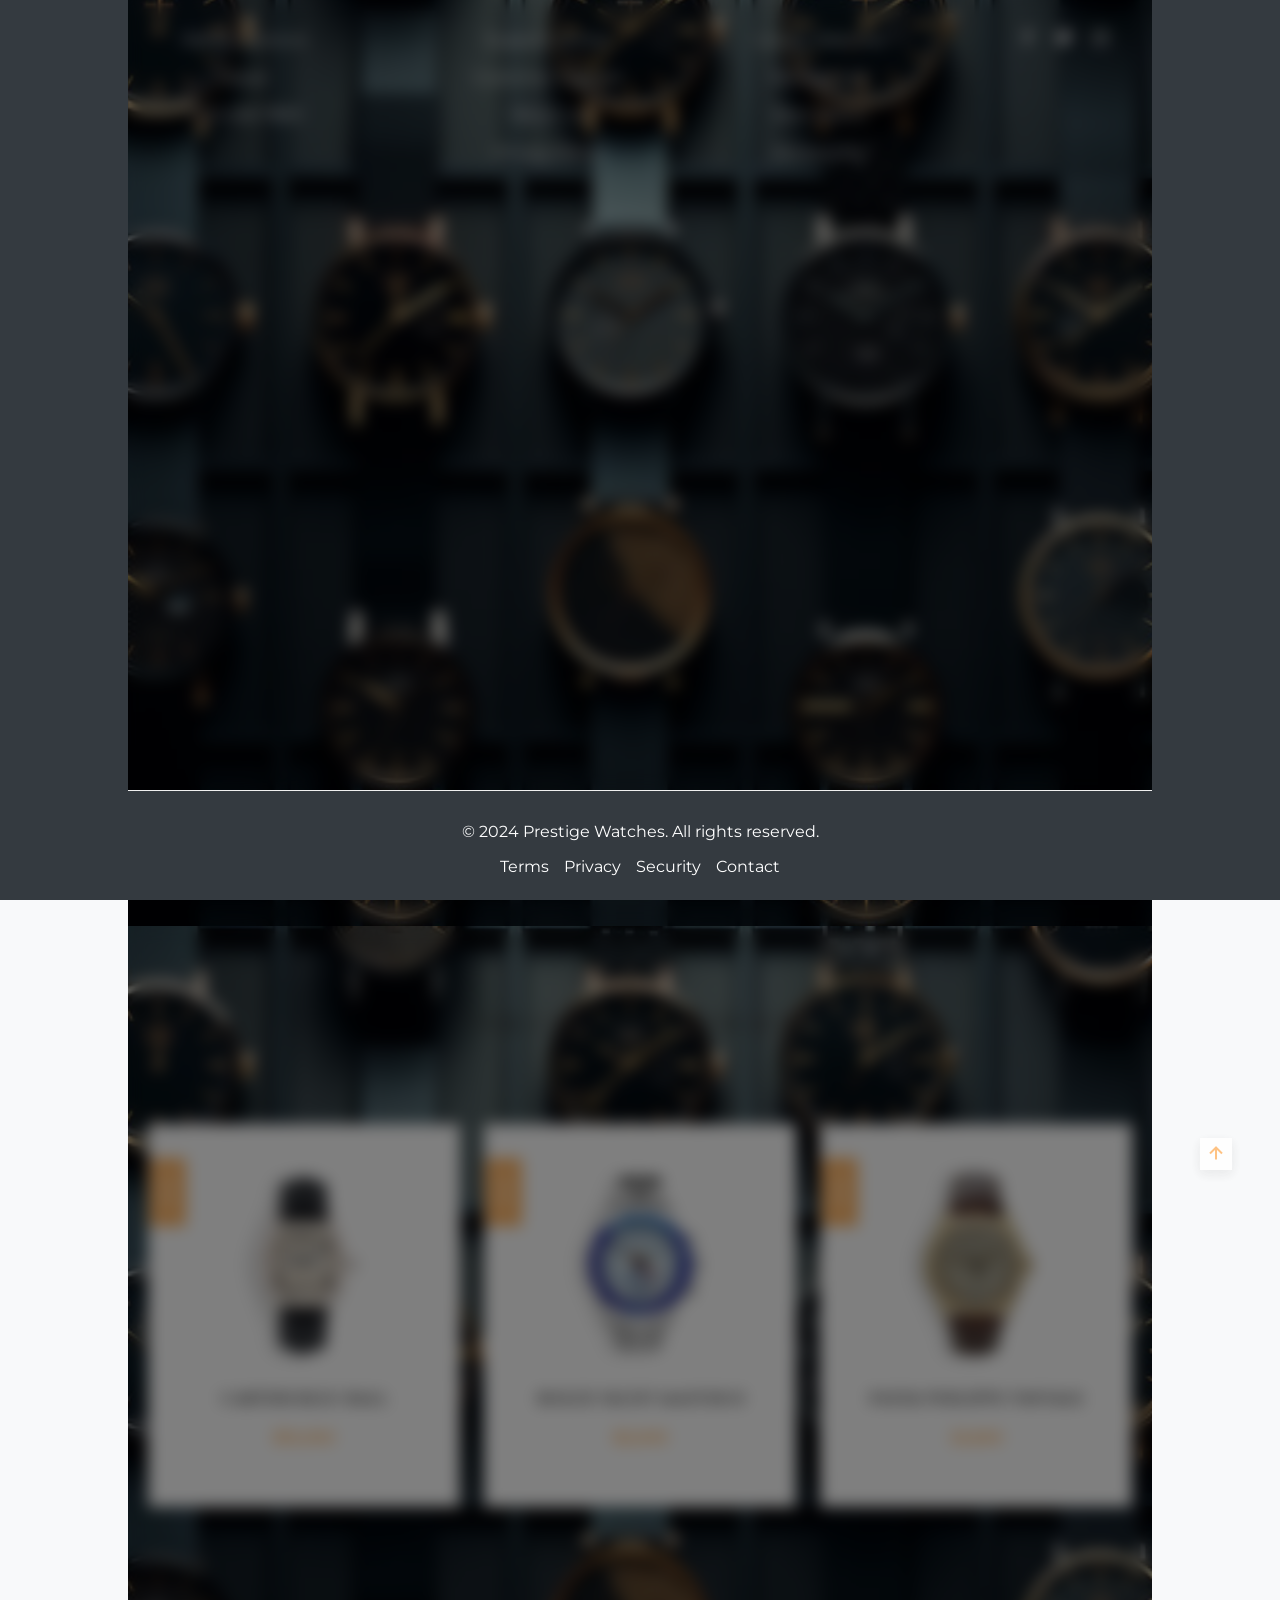
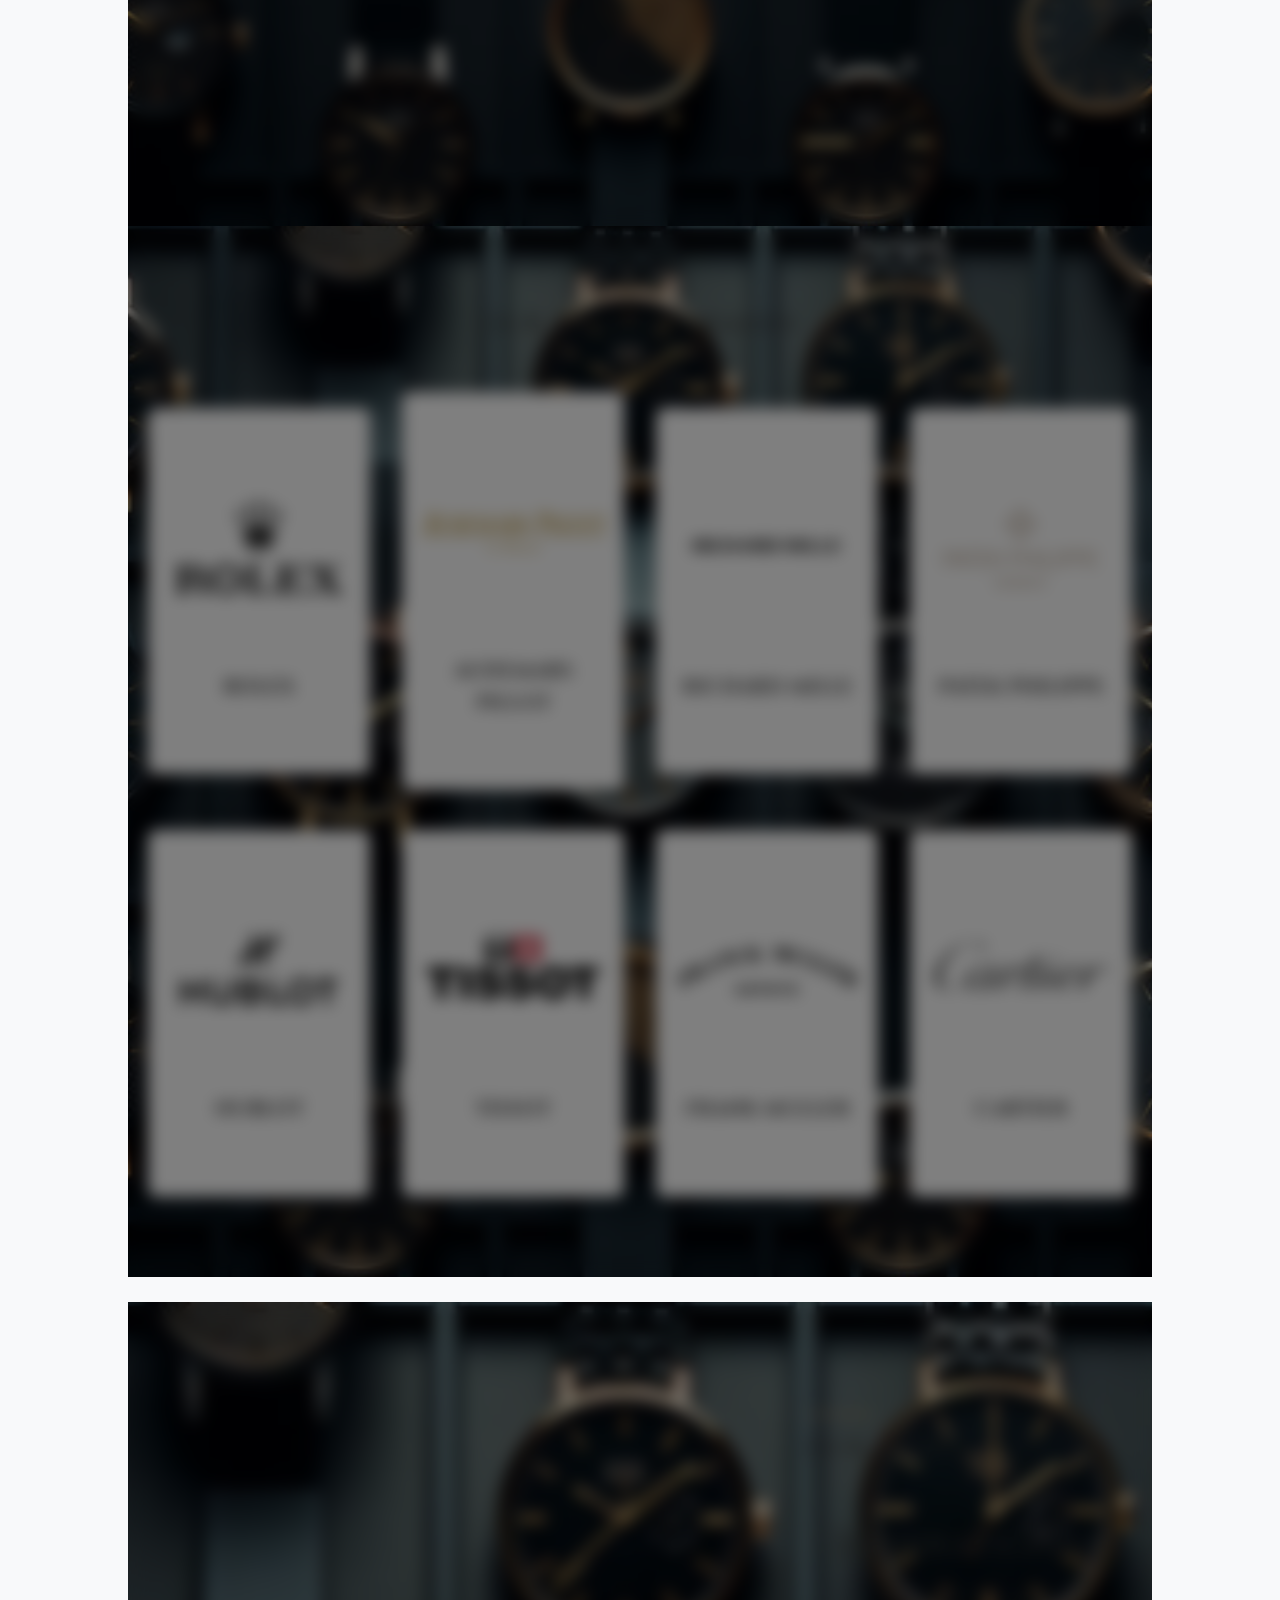
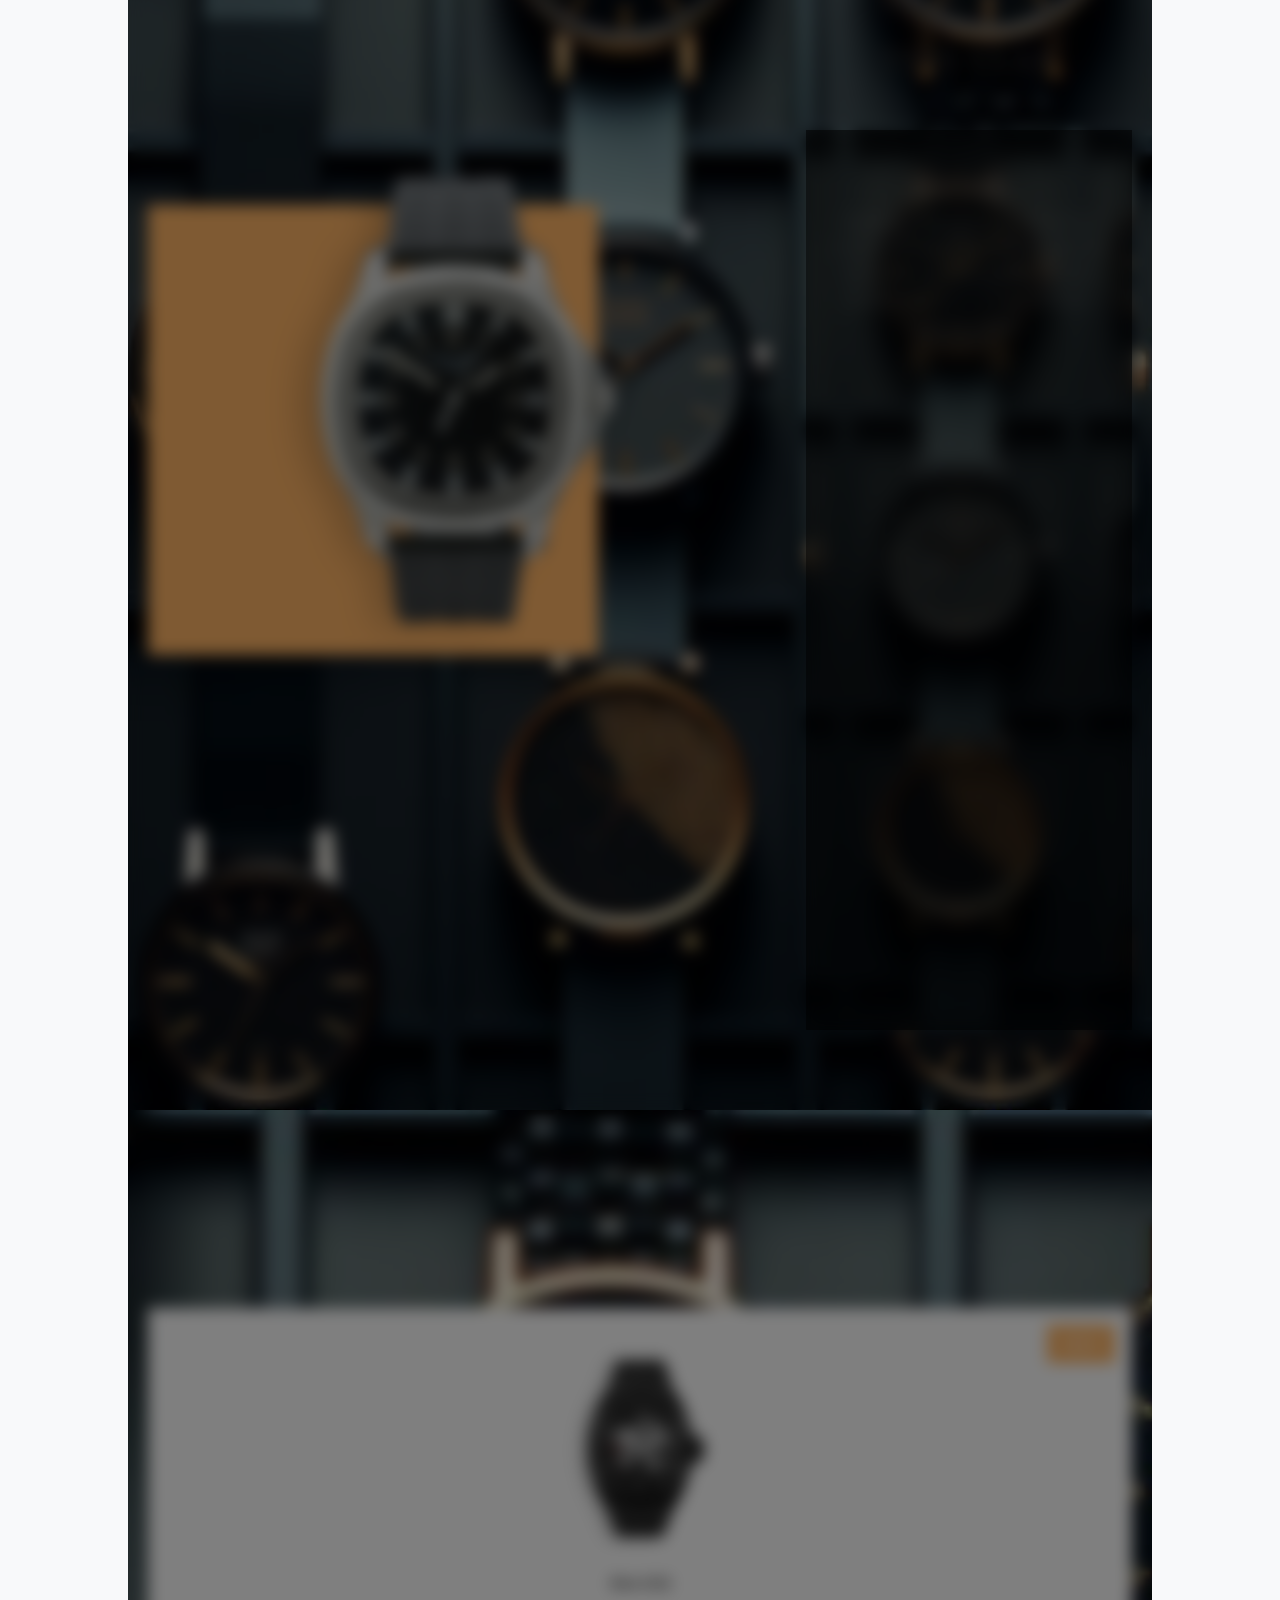
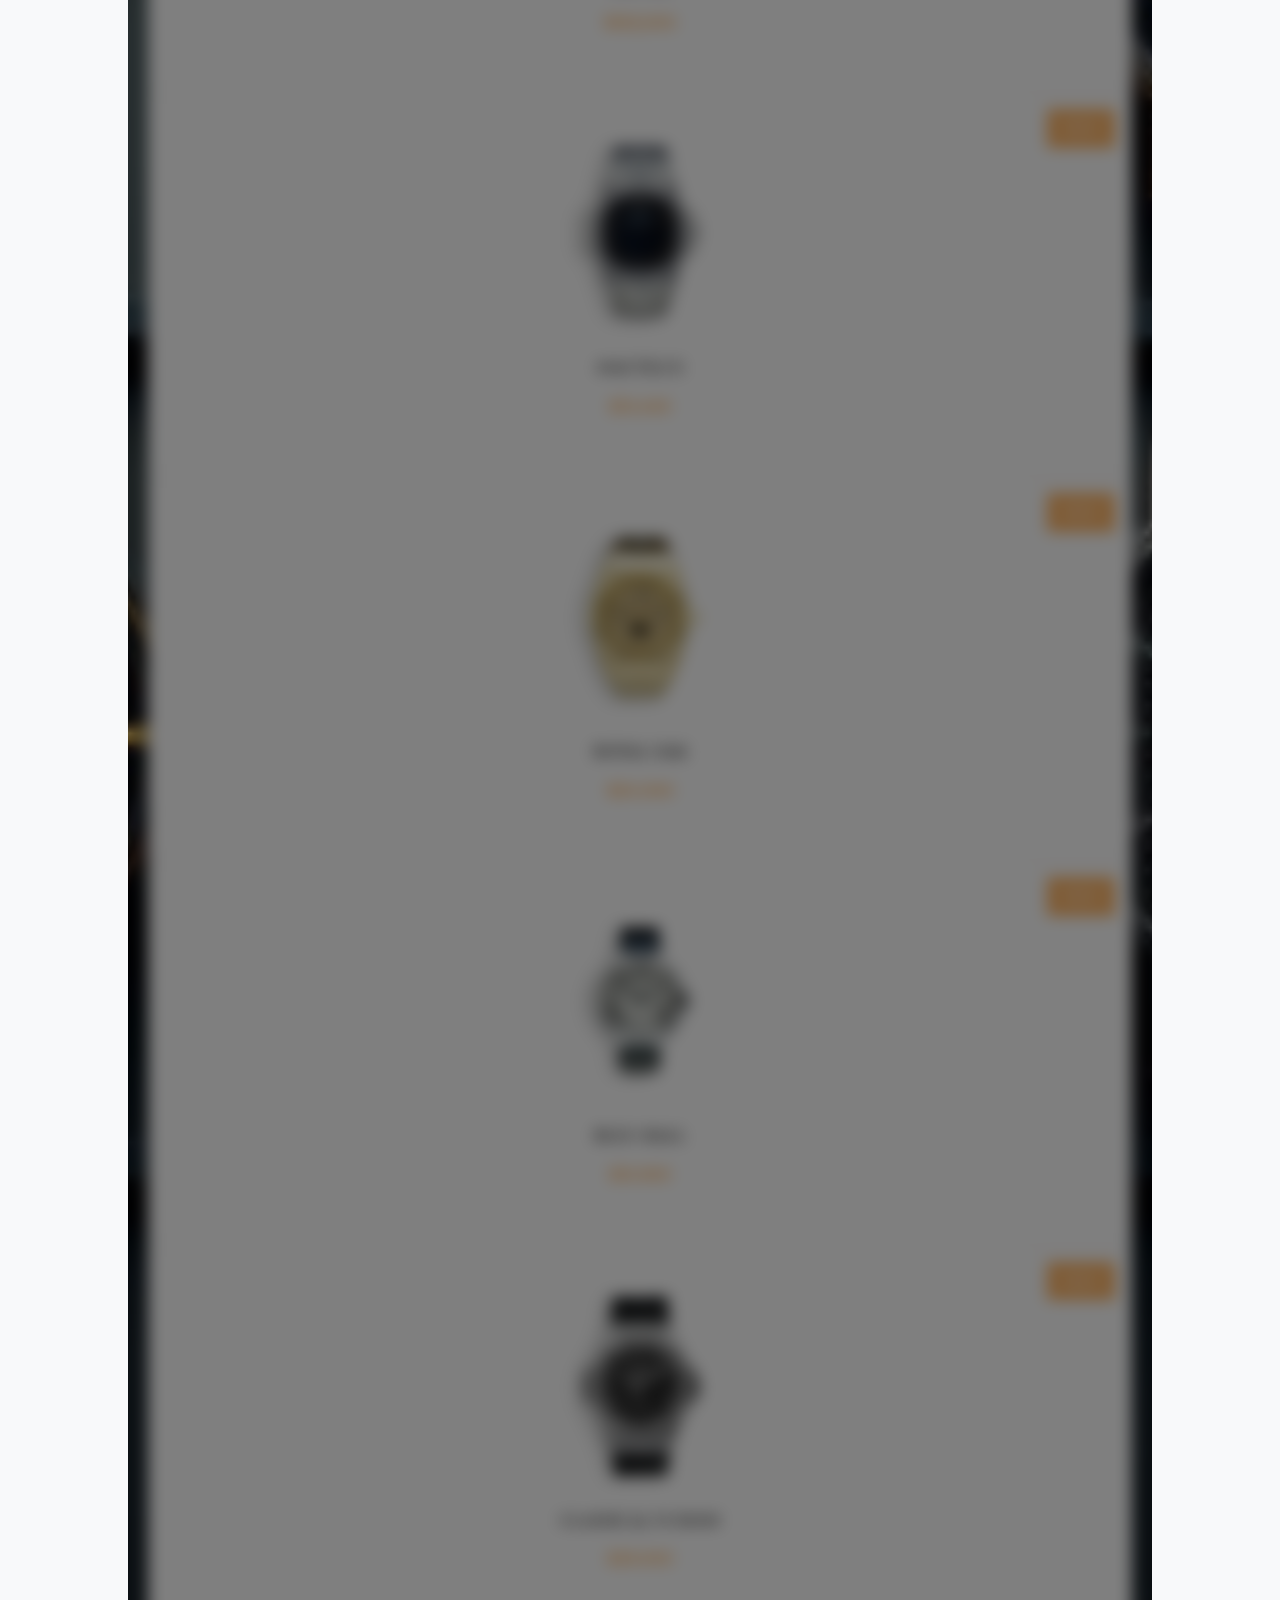
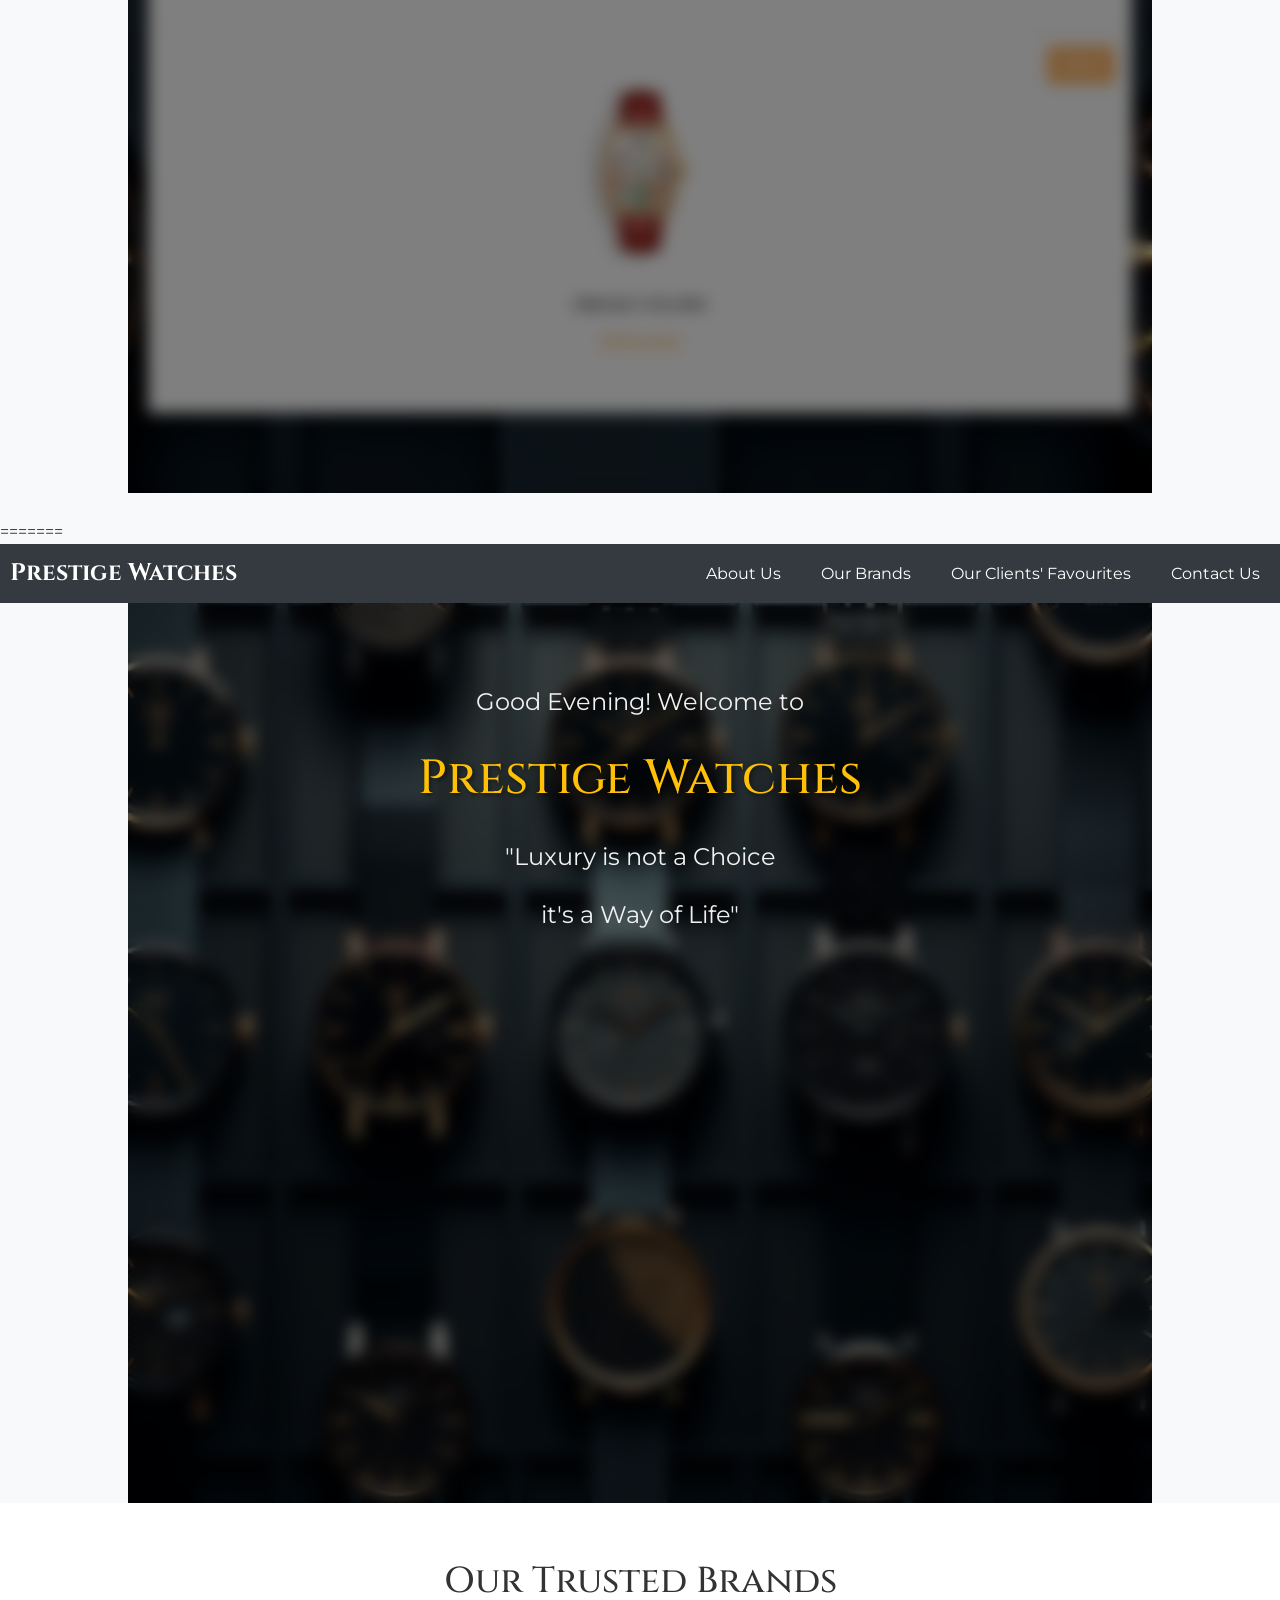
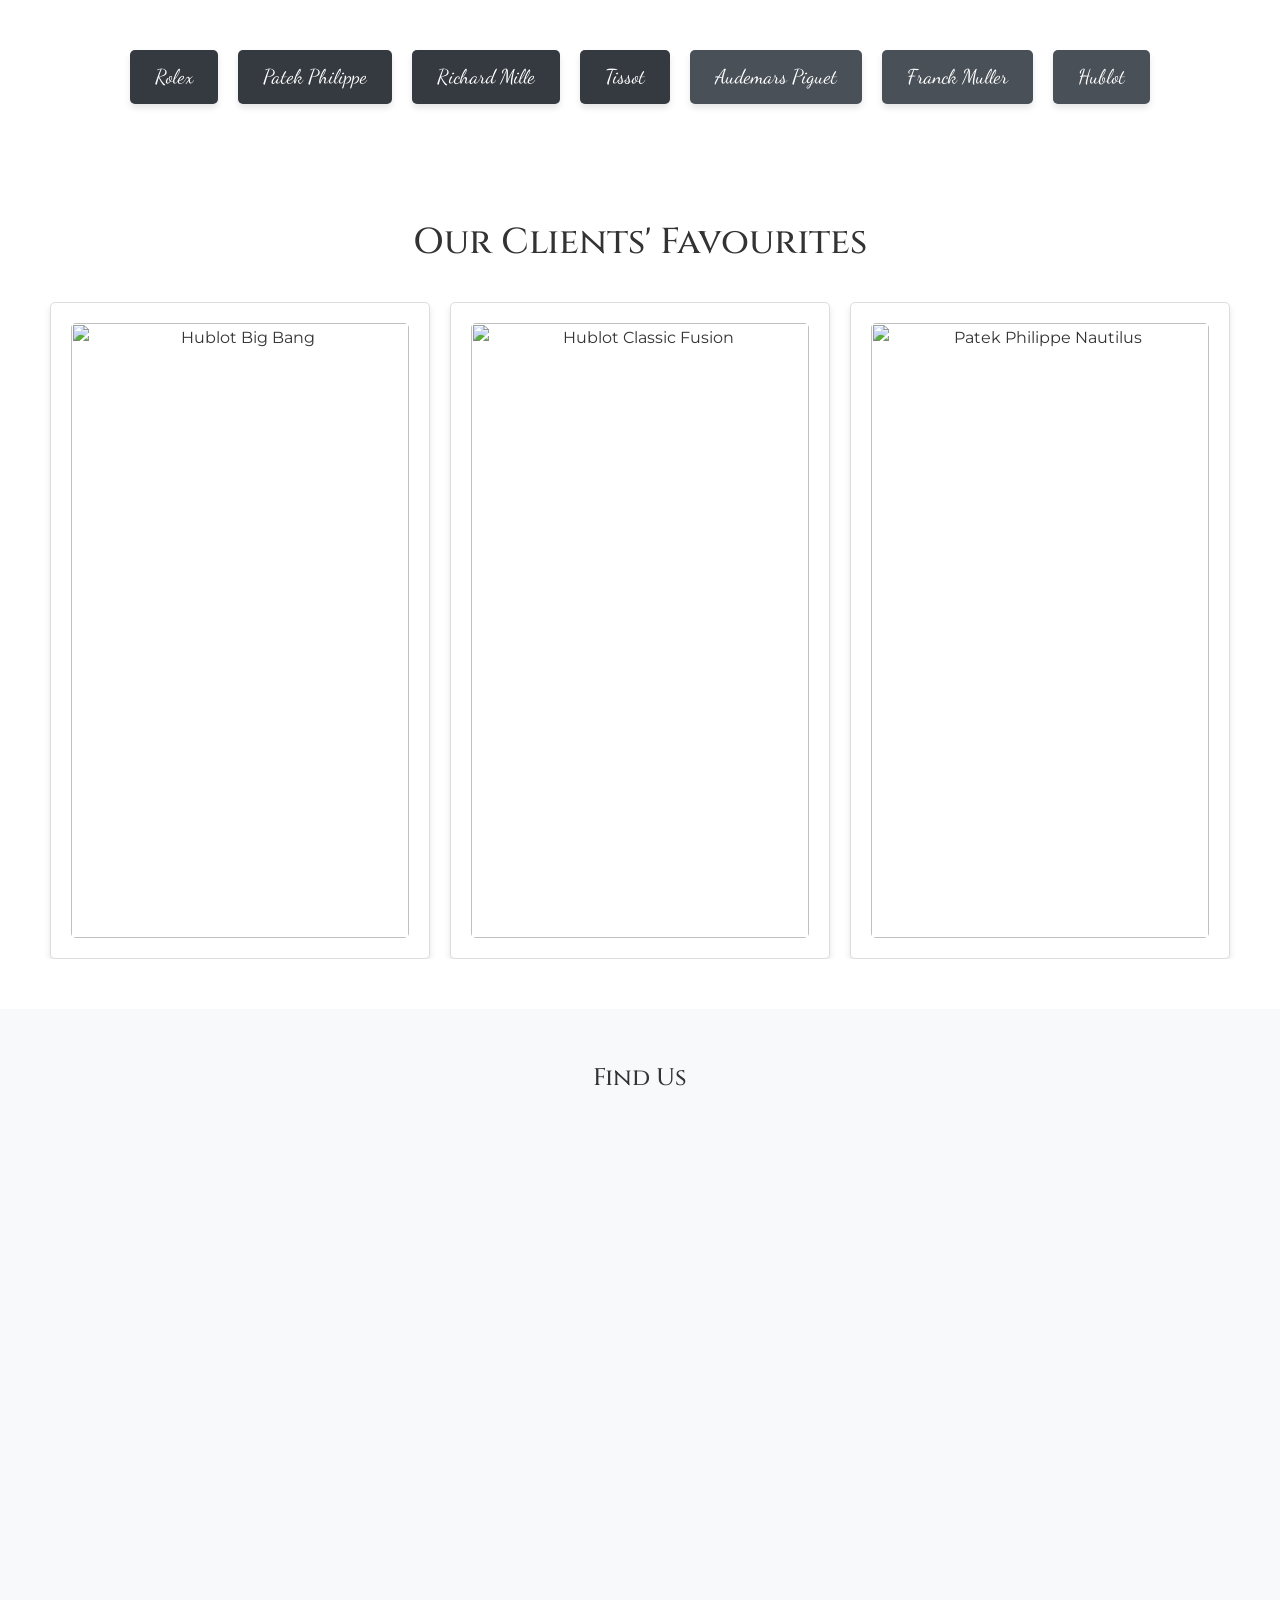
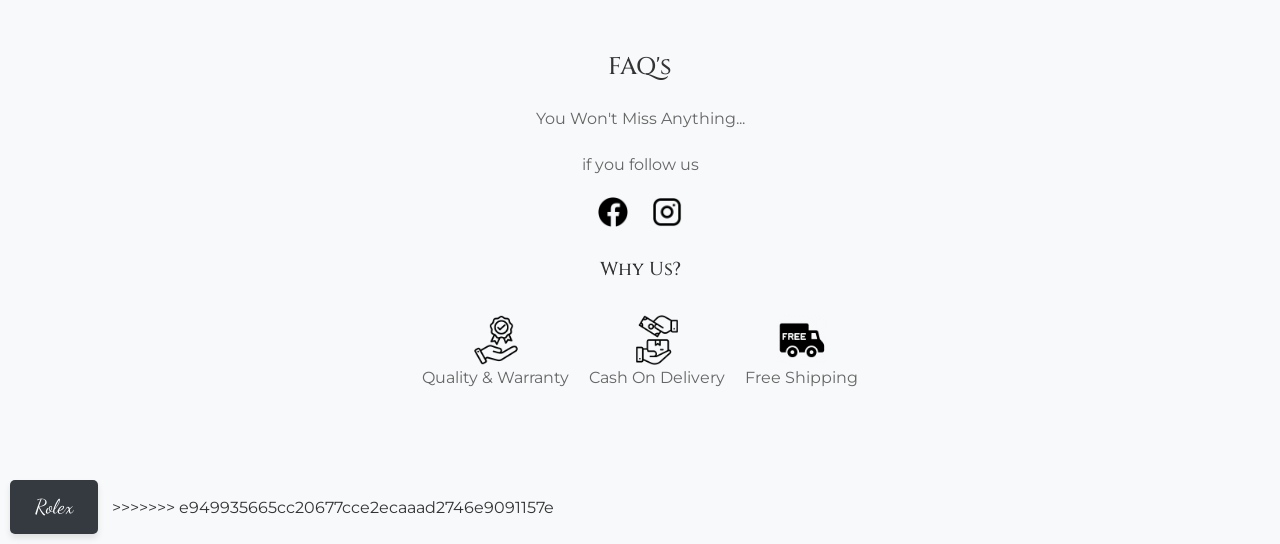
==== commit ff7c9852: "Merged with origin/main and resolved conflicts" ====
--- a/index.html
+++ b/index.html
@@ -1,3 +1,4 @@
+<<<<<<< HEAD
 <!DOCTYPE html>
 <html lang="en">
 
@@ -432,4 +433,187 @@
 
 </body>
 
-</html>+</html>
+=======
+<!DOCTYPE html>
+<html lang="en">
+<head>
+    <meta charset="UTF-8">
+    <meta name="viewport" content="width=device-width, initial-scale=1.0">
+    <title>Prestige Watches</title>
+    <link rel="stylesheet" href="styles.css">
+    <link href="https://fonts.googleapis.com/css2?family=Montserrat:wght@400;700&family=Cinzel:wght@400;700&family=Dancing+Script&display=swap" rel="stylesheet">
+</head>
+<body>
+    <nav>
+        <div class="logo">Prestige Watches</div>
+        <ul>
+            <li><a href="#about">About Us</a></li>
+            <li><a href="#brands">Our Brands</a></li>
+            <li><a href="#favorites">Our Clients' Favourites</a></li>
+            <li><a href="#contact">Contact Us</a></li>
+        </ul>
+    </nav>
+
+    <!-- First Section -->
+    <div class="container">
+        <div class="background-image"></div>
+        <div class="welcome-message">
+            <p>Welcome to</p>
+            <h1><span class="highlight">Prestige</span> Watches</h1>
+            <p>"Luxury is not a Choice</p>
+            <p>it's a Way of Life"</p>
+        </div>
+    </div>
+
+    <!-- Second Section -->
+    <div class="brands-section" id="brands">
+        <h2>Our Trusted Brands</h2>
+        <div class="brand-buttons">
+            <button class="brand-btn" onclick="location.href='#'">Rolex</button>
+            <button class="brand-btn" onclick="location.href='#'">Patek Philippe</button>
+            <button class="brand-btn" onclick="location.href='#'">Richard Mille</button>
+            <button class="brand-btn" onclick="location.href='#'">Tissot</button>
+            <button class="brand-btn center-btn" onclick="location.href='#'">Audemars Piguet</button>
+            <button class="brand-btn center-btn" onclick="location.href='#'">Franck Muller</button>
+            <button class="brand-btn center-btn" onclick="location.href='#'">Hublot</button>
+        </div>
+    </div>
+
+    <!-- Third Section -->
+    <div class="favorites-section" id="favorites">
+        <h2>Our Clients' Favourites</h2>
+        <div class="carousel">
+            <div class="slide">
+                <div class="product-card">
+                    <img src="images/Rolex Datejust.webp" alt="Rolex Datejust">
+                    <p class="company-name">Rolex</p>
+                    <h3 class="model-name">Datejust</h3>
+                    <p class="price">$20,000</p>
+                    <button class="buy-now-btn" onclick="location.href='product1-page.html'">Buy Now</button>
+                </div>
+                <div class="product-card">
+                    <img src="images/Rolex Gmt Master.webp" alt="Rolex GMT Master II">
+                    <p class="company-name">Rolex</p>
+                    <h3 class="model-name">GMT Master II</h3>
+                    <p class="price">$14,500</p>
+                    <button class="buy-now-btn" onclick="location.href='product2-page.html'">Buy Now</button>
+                </div>
+                <div class="product-card">
+                    <img src="images/ROlex Day Date golden.webp" alt="Rolex Day To Date">
+                    <p class="company-name">Rolex</p>
+                    <h3 class="model-name">Day To Date</h3>
+                    <p class="price">$32,000</p>
+                    <button class="buy-now-btn" onclick="location.href='product2-page.html'">Buy Now</button>
+                </div>
+            </div>
+            <div class="slide">
+                <div class="product-card">
+                    <img src="images/Hublot Big Bang.webp" alt="Hublot Big Bang">
+                    <p class="company-name">Hublot</p>
+                    <h3 class="model-name">Big Bang</h3>
+                    <p class="price">$18,000</p>
+                    <button class="buy-now-btn" onclick="location.href='product4-page.html'">Buy Now</button>
+                </div>
+                <div class="product-card">
+                    <img src="images/Hublot Classic Fusion.webp" alt="Hublot Classic Fusion">
+                    <p class="company-name">Hublot</p>
+                    <h3 class="model-name">Classic Fusion</h3>
+                    <p class="price">$15,000</p>
+                    <button class="buy-now-btn" onclick="location.href='product5-page.html'">Buy Now</button>
+                </div>
+                <div class="product-card">
+                    <img src="images/Patek Philippe Nautilus.webp" alt="Patek Philippe Nautilus">
+                    <p class="company-name">Patek Philippe</p>
+                    <h3 class="model-name">Nautilus</h3>
+                    <p class="price">$70,000</p>
+                    <button class="buy-now-btn" onclick="location.href='product6-page.html'">Buy Now</button>
+                </div>
+            </div>
+            <div class="slide">
+                <div class="product-card">
+                    <img src="images/Richard Mille RM 11.webp" alt="Richard Mille RM 11">
+                    <p class="company-name">Richard Mille</p>
+                    <h3 class="model-name">RM 11</h3>
+                    <p class="price">$150,000</p>
+                    <button class="buy-now-btn" onclick="location.href='product7-page.html'">Buy Now</button>
+                </div>
+                <div class="product-card">
+                    <img src="images/Tissot Seastar.webp" alt="Tissot Seastar">
+                    <p class="company-name">Tissot</p>
+                    <h3 class="model-name">Seastar</h3>
+                    <p class="price">$1,000</p>
+                    <button class="buy-now-btn" onclick="location.href='product8-page.html'">Buy Now</button>
+                </div>
+                <div class="product-card">
+                    <img src="images/Franck Muller Vanguard.webp" alt="Franck Muller Vanguard">
+                    <p class="company-name">Franck Muller</p>
+                    <h3 class="model-name">Vanguard</p>
+                    <p class="price">$45,000</p>
+                    <button class="buy-now-btn" onclick="location.href='product9-page.html'">Buy Now</button>
+                </div>
+            </div>
+        </div>
+    </div>
+
+    <!-- Map Section -->
+    <div class="map-section" id="map">
+        <h2>Find Us</h2>
+        <div class="store-map">
+            <iframe src="https://www.google.com/maps/embed?pb=!1m18!1m12!1m3!1d6189463.949617682!2d-80.94006141993229!3d40.75764340000001!2m3!1f0!2f0!3f0!3m2!1i1024!2i768!4f13.1!3m3!1m2!1s0x89c25959e18f88c1%3A0x845d907b0063cae!2sPrestige%20Watches!5e0!3m2!1sen!2s!4v1732544200352!5m2!1sen!2s" width="600" height="450" style="border:0;" allowfullscreen="" loading="lazy" referrerpolicy="no-referrer-when-downgrade"></iframe>
+        </div>
+    </div>
+    <!-- The Last Episode Section -->
+<section id="last-episode-section">
+    <h2>FAQ's</h2>
+    <p>You Won't Miss Anything...</p>
+    <p>if you follow us</p>
+    <div class="social-media-icons">
+        <a href="https://www.facebook.com" target="_blank">
+            <img src="images/2175193.png" alt="Facebook">
+        </a>
+
+        
+        <a href="https://www.instagram.com" target="_blank">
+            <img src="images/instagram_icon_128835.webp" alt="Instagram">
+        </a>
+    </div>
+    <h3>Why Us?</h3>
+    <div class="features">
+        <div class="feature">
+            <img src="images/service.png" alt="Best Quality">
+            <p>Quality & Warranty</p>
+        </div>
+        <div class="feature">
+            <img src="images/cash on delivery.png" alt="Cash On Delivery">
+            <p>Cash On Delivery</p>
+        </div>
+        <div class="feature">
+            <img src="images/free_shipping-512.webp" alt="Free Shipping">
+            <p>Free Shipping</p>
+        </div>
+    </div>
+</section>
+
+
+
+
+    <script src="script.js"></script>
+    <!-- Footer Section -->
+    <footer class="footer-section">
+        <p>© 2024 Prestige Watches. All rights reserved.</p>
+        <ul class="footer-links">
+            <li><a href="#">Terms</a></li>
+            <li><a href="#">Privacy</a></li>
+            <li><a href="#">Security</a></li>
+            <li><a href="#">Contact</a></li>
+        </ul>
+    </footer>
+
+
+
+    <button class="brand-btn" onclick="location.href='rolex.html'">Rolex</button>
+
+</body>
+</html>
+>>>>>>> e949935665cc20677cce2ecaaad2746e9091157e
--- a/styles.css
+++ b/styles.css
@@ -0,0 +1,781 @@
+/* Basic Reset and Styling */
+:root {
+    --primary-color: #343a40;
+    --secondary-color: #ffc107;
+    --text-color: #fff;
+    --hover-color: #adb5bd;
+}
+
+* {
+    margin: 0;
+    padding: 0;
+    box-sizing: border-box;
+}
+
+body {
+    font-family: 'Montserrat', sans-serif;
+    background-color: #e9ecef;
+    color: #333;
+    line-height: 1.6;
+    scroll-behavior: smooth; /* Smooth scroll */
+}
+
+nav {
+    background: var(--primary-color);
+    color: var(--text-color);
+    padding: 10px 20px;
+    display: flex;
+    justify-content: space-between;
+    align-items: center;
+    transition: background 0.9s; /* Navigation bar animation */
+}
+
+nav .logo {
+    font-size: 24px;
+    font-weight: Crimson Text;
+}
+
+nav ul {
+    list-style: none;
+    display: flex;
+}
+
+nav ul li {
+    margin-left: 20px;
+}
+
+nav ul li a {
+    color: var(--text-color);
+    text-decoration: none;
+    transition: color 0.3s; /* Navigation link hover animation */
+}
+
+nav ul li a:hover {
+    color: var(--hover-color);
+}
+
+.container {
+    text-align: center;
+    padding: 80px 20px;
+    background: url('background.jpg') no-repeat center center/cover;
+    position: relative;
+    color: var(--text-color);
+    min-height: 100vh;
+    overflow : hidden;
+
+}
+
+.container::before {
+    content: '';
+    position: absolute;
+    top: 0;
+    left: 0;
+    width: 100%;
+    height: 100%;
+    background: rgba(0, 0, 0, 0.5);
+    z-index: 1;
+    backdrop-filter : blur(8px)
+}
+
+.welcome-message {
+    position: relative;
+    z-index: 2;
+    animation: fadeIn 2s ease-in-out; /* Welcome message animation */
+}
+
+@keyframes fadeIn {
+    from { opacity: 0; }
+    to { opacity: 1; }
+}
+
+
+
+.welcome-message p, .welcome-message h1 {
+    margin-bottom: 20px;
+}
+
+.welcome-message p {
+    font-size: 24px;
+    color: #f1f1f1;
+}
+
+.welcome-message h1 {
+    font-family: 'Cinzel', serif;
+    font-size: 48px;
+    color: var(--secondary-color);
+    text-shadow: 2px 2px 4px rgba(0, 0, 0, 0.5);
+}
+
+.brands-section {
+    background: #fff;
+    padding: 50px 20px;
+    text-align: center;
+    opacity: 0;
+    animation: fadeInSection 2s ease-in-out forwards; /* Section fade-in animation */
+}
+
+@keyframes fadeInSection {
+    from { opacity: 0; }
+    to { opacity: 1; }
+}
+
+.brands-section h2 {
+    font-family: 'Cinzel', serif;
+    font-size: 36px;
+    margin-bottom: 30px;
+    color: #333;
+}
+
+.brand-buttons {
+    display: flex;
+    flex-wrap: wrap;
+    justify-content: center;
+}
+
+.brand-btn {
+    font-family: 'Dancing Script', cursive;
+    font-size: 20px;
+    margin: 10px;
+    padding: 15px 25px;
+    border: none;
+    border-radius: 5px;
+    background: var(--primary-color);
+    color: var(--text-color);
+    cursor: pointer;
+    transition: background-color 0.3s, color 0.3s, transform 0.3s; /* Button hover animation */
+    box-shadow: 0 4px 6px rgba(0, 0, 0, 0.1); /* Box shadow */
+}
+
+.brand-btn:hover {
+    background: var(--secondary-color);
+    color: var(--primary-color);
+    transform: scale(1.05); /* Button hover zoom effect */
+}
+
+.center-btn {
+    font-family: 'Dancing Script', cursive;
+    font-size: 20px;
+    margin: 10px;
+    padding: 15px 25px;
+    border: none;
+    border-radius: 5px;
+    background: #495057;
+    color: var(--text-color);
+    cursor: pointer;
+    transition: background-color 0.3s, color 0.3s, transform 0.3s; /* Button hover animation */
+    box-shadow: 0 4px 6px rgba(0, 0, 0, 0.1); /* Box shadow */
+}
+
+.center-btn:hover {
+    background: var(--secondary-color);
+    color: #495057;
+    transform: scale(1.05); /* Button hover zoom effect */
+}
+
+#scrollBtn {
+    display: none; /* Hidden by default */
+    position: fixed;
+    bottom: 20px;
+    right: 20px;
+    z-index: 99;
+    border: none;
+    outline: none;
+    background-color: var(--primary-color);
+    color: var(--text-color);
+    cursor: pointer;
+    padding: 10px;
+    border-radius: 5px;
+    font-size: 18px;
+    transition: background-color 0.3s; /* Button hover animation */
+}
+
+#scrollBtn:hover {
+    background-color: var(--secondary-color);
+}
+
+@media (max-width: 768px) {
+    .welcome-message p {
+        font-size: 18px;
+    }
+
+    .welcome-message h1 {
+        font-size: 36px;
+    }
+
+    .brands-section h2 {
+        font-size: 28px;
+    }
+
+    .brand-btn, .center-btn {
+        font-size: 18px;
+        padding: 10px 20px;
+    }
+}
+/* Basic Reset and Styling */
+:root {
+    --primary-color: #343a40;
+    --secondary-color: #ffc107;
+    --text-color: #fff;
+    --hover-color: #adb5bd;
+}
+
+* {
+    margin: 0;
+    padding: 0;
+    box-sizing: border-box;
+}
+
+body {
+    font-family: 'Montserrat', sans-serif;
+    background-color: #e9ecef;
+    color: #333;
+    line-height: 1.6;
+    scroll-behavior: smooth; /* Smooth scroll */
+}
+
+nav {
+    background: var(--primary-color);
+    color: var(--text-color);
+    padding: 10px 20px;
+    display: flex;
+    justify-content: space-between;
+    align-items: center;
+    transition: background 0.3s; /* Navigation bar animation */
+}
+
+nav .logo {
+    font-size: 24px;
+    font-weight: bold;
+}
+
+nav ul {
+    list-style: none;
+    display: flex;
+}
+
+nav ul li {
+    margin-left: 20px;
+}
+
+nav ul li a {
+    color: var(--text-color);
+    text-decoration: none;
+    transition: color 0.3s; /* Navigation link hover animation */
+}
+
+nav ul li a:hover {
+    color: var(--hover-color);
+}
+
+.container {
+    text-align: center;
+    padding: 80px 20px;
+    background: url('images/vfvf.jpg') no-repeat center center/cover;
+    position: relative;
+    color: var(--text-color);
+    min-height: 100vh;
+}
+
+.container::before {
+    content: '';
+    position: absolute;
+    top: 0;
+    left: 0;
+    width: 100%;
+    height: 100%;
+    background: rgba(0, 0, 0, 0.5);
+    z-index: 1;
+}
+
+.welcome-message {
+    position: relative;
+    z-index: 2;
+    animation: fadeIn 2.4s ease-in-out; /* Welcome message animation */
+}
+
+@keyframes fadeIn {
+    from { opacity: 0; }
+    to { opacity: 1; }
+}
+
+.welcome-message p, .welcome-message h1 {
+    margin-bottom: 20px;
+}
+
+.welcome-message p {
+    font-size: 24px;
+    color: #f1f1f1;
+}
+
+.welcome-message h1 {
+    font-family: 'Cinzel', serif;
+    font-size: 48px;
+    color: var(--secondary-color);
+    text-shadow: 2px 2px 4px rgba(0, 0, 0, 0.5);
+}
+
+.brands-section {
+    background: #fff;
+    padding: 50px 20px;
+    text-align: center;
+    opacity: 0;
+    animation: fadeInSection 2s ease-in-out forwards; /* Section fade-in animation */
+}
+
+@keyframes fadeInSection {
+    from { opacity: 0; }
+    to { opacity: 1; }
+}
+
+.brands-section h2 {
+    font-family: 'Cinzel', serif;
+    font-size: 36px;
+    margin-bottom: 30px;
+    color: #333;
+}
+
+.brand-buttons {
+    display: flex;
+    flex-wrap: wrap;
+    justify-content: center;
+}
+
+.brand-btn {
+    font-family: 'Dancing Script', cursive;
+    font-size: 20px;
+    margin: 10px;
+    padding: 15px 25px;
+    border: none;
+    border-radius: 5px;
+    background: var(--primary-color);
+    color: var(--text-color);
+    cursor: pointer;
+    transition: background-color 0.3s, color 0.3s, transform 0.3s; /* Button hover animation */
+    box-shadow: 0 4px 6px rgba(0, 0, 0, 0.1); /* Box shadow */
+}
+
+.brand-btn:hover {
+    background: var(--secondary-color);
+    color: var(--primary-color);
+    transform: scale(1.05); /* Button hover zoom effect */
+}
+
+.center-btn {
+    font-family: 'Dancing Script', cursive;
+    font-size: 20px;
+    margin: 10px;
+    padding: 15px 25px;
+    border: none;
+    border-radius: 5px;
+    background: #495057;
+    color: var(--text-color);
+    cursor: pointer;
+    transition: background-color 0.3s, color 0.3s, transform 0.3s; /* Button hover animation */
+    box-shadow: 0 4px 6px rgba(0, 0, 0, 0.1); /* Box shadow */
+}
+
+.center-btn:hover {
+    background: var(--secondary-color);
+    color: #495057;
+    transform: scale(1.05); /* Button hover zoom effect */
+}
+
+#scrollBtn {
+    display: none; /* Hidden by default */
+    position: fixed;
+    bottom: 20px;
+    right: 20px;
+    z-index: 99;
+    border: none;
+    outline: none;
+    background-color: var(--primary-color);
+    color: var(--text-color);
+    cursor: pointer;
+    padding: 10px;
+    border-radius: 5px;
+    font-size: 18px;
+    transition: background-color 0.3s; /* Button hover animation */
+}
+
+#scrollBtn:hover {
+    background-color: var(--secondary-color);
+}
+
+@media (max-width: 768px) {
+    .welcome-message p {
+        font-size: 18px;
+    }
+
+    .welcome-message h1 {
+        font-size: 36px;
+    }
+
+    .brands-section h2 {
+        font-size: 28px;
+    }
+
+    .brand-btn, .center-btn {
+        font-size: 18px;
+        padding: 10px 20px;
+    }
+}
+/* Favourites Section */
+.favorites-section {
+    background: #fff;
+    padding: 50px 20px;
+    text-align: center;
+}
+
+.favorites-section h2 {
+    font-family: 'Cinzel', serif;
+    font-size: 36px;
+    margin-bottom: 30px;
+    color: #333;
+}
+
+/* Carousel Container */
+.carousel {
+    display: flex;
+    overflow: hidden;
+    position: relative;
+    max-width: 1200px;
+    margin: 0 auto;
+}
+
+/* Individual Slide */
+.slide {
+    display: flex;
+    justify-content: center;
+    min-width: 100%;
+    transition: transform 0.5s ease-in-out;
+}
+
+/* Product Card */
+.product-card {
+    flex: 1 0 30%; /* Show 3 cards at a time */
+    box-sizing: border-box;
+    padding: 10px;
+    background: #f8f9fa;
+    border-radius: 5px;
+    margin: 0 10px;
+    box-shadow: 0 4px 6px rgba(0, 0, 0, 0.1);
+    text-align: center;
+}
+
+.product-card img {
+    width: 100%;
+    height: auto;
+    border-radius: 5px;
+}
+
+.product-card .company-name {
+    font-family: 'Montserrat', sans-serif;
+    font-size: 18px;
+    margin-top: 10px;
+    color: #666;
+}
+
+.product-card .model-name {
+    font-family: 'Cinzel', serif;
+    font-size: 24px;
+    margin-top: 5px;
+    color: #333;
+}
+
+.product-card .price {
+    font-family: 'Montserrat', sans-serif;
+    font-size: 20px;
+    margin-top: 5px;
+    color: #888;
+}
+
+.buy-now-btn {
+    font-family: 'Montserrat', sans-serif;
+    font-size: 18px;
+    padding: 10px 20px;
+    border: none;
+    border-radius: 5px;
+    background: var(--primary-color);
+    color: var(--text-color);
+    cursor: pointer;
+    margin-top: 10px;
+    transition: background-color 0.3s, transform 0.3s;
+}
+
+.buy-now-btn:hover {
+    background: var(--secondary-color);
+    transform: scale(1.05);
+}
+
+/* Responsive Design */
+@media (max-width: 1200px) {
+    .product-card {
+        flex: 1 0 45%; /* Show 2 cards at a time */
+    }
+}
+
+@media (max-width: 768px) {
+    .product-card {
+        flex: 1 0 100%; /* Show 1 card at a time */
+    }
+}
+
+@media (max-width: 576px) {
+    .favorites-section h2 {
+        font-size: 28px;
+    }
+
+    .product-card .company-name {
+        font-size: 16px;
+    }
+
+    .product-card .model-name {
+        font-size: 20px;
+    }
+
+    .product-card .price {
+        font-size: 18px;
+    }
+
+    .buy-now-btn {
+        font-size: 16px;
+    }
+}
+/* Map Section */
+.map-section {
+    text-align: center;
+    padding: 50px 0;
+}
+
+.store-map {
+    display: flex;
+    justify-content: center;
+    align-items: center;
+}
+
+/* Footer Section */
+.footer-section {
+    background-color: #343a40;
+    color: #fff;
+    padding: 20px;
+    text-align: center;
+    margin-top: 50px;
+}
+
+.footer-section p {
+    margin: 0;
+    font-family: 'Montserrat', sans-serif;
+}
+
+.footer-links {
+    list-style: none;
+    padding: 0;
+    margin: 10px 0 0;
+    display: flex;
+    justify-content: center;
+    gap: 15px;
+}
+
+.footer-links li {
+    display: inline;
+}
+
+.footer-links li a {
+    color: #fff;
+    text-decoration: none;
+    font-family: 'Montserrat', sans-serif;
+    transition: color 0.3s;
+}
+
+.footer-links li a:hover {
+    color: var(--secondary-color);
+}
+/* The Last Episode Section */
+#last-episode-section {
+    text-align: center;
+    padding: 50px 20px;
+    background-color: #f8f9fa;
+}
+
+#last-episode-section h2,
+#last-episode-section h3 {
+    font-family: 'Cinzel', serif;
+    color: #333;
+    margin-bottom: 20px;
+}
+
+#last-episode-section p {
+    font-family: 'Montserrat', sans-serif;
+    color: #666;
+    max-width: 800px;
+    margin: 0 auto 20px;
+}
+
+.social-media-icons {
+    margin: 20px 0;
+}
+
+.social-media-icons a {
+    display: inline-block;
+    margin: 0 10px;
+}
+
+.social-media-icons img {
+    width: 30px;
+    height: 30px;
+}
+
+.features {
+    display: flex;
+    justify-content: center;
+    flex-wrap: wrap;
+}
+
+.feature {
+    margin: 10px;
+    text-align: center;
+}
+
+.feature img {
+    width: 50px;
+    height: 50px;
+}
+
+.feature p {
+    font-family: 'Montserrat', sans-serif;
+    color: #666;
+    margin-top: 10px;
+}
+
+
+
+
+/* General Styles */
+body {
+    font-family: 'Montserrat', sans-serif;
+    margin: 0;
+    padding: 0;
+    background-color: #f8f9fa;
+}
+
+h1, h2, h3 {
+    font-family: 'Cinzel', serif;
+    color: #333;
+}
+
+/* Navbar Styles */
+nav {
+    background-color: #343a40;
+    padding: 10px;
+}
+
+nav .logo {
+    color: #fff;
+    font-size: 24px;
+    font-family: 'Cinzel', serif;
+}
+
+nav ul {
+    list-style: none;
+    margin: 0;
+    padding: 0;
+    display: flex;
+    justify-content: space-around;
+}
+
+nav ul li {
+    display: inline;
+}
+
+nav ul li a {
+    color: #fff;
+    text-decoration: none;
+    padding: 10px;
+}
+
+/* Product Page Styles */
+.product-grid {
+    display: flex;
+    flex-wrap: wrap;
+    gap: 20px;
+    justify-content: center;
+    padding: 20px;
+}
+
+.product-card {
+    background-color: #fff;
+    border: 1px solid #ddd;
+    border-radius: 5px;
+    padding: 20px;
+    text-align: center;
+    width: 250px;
+}
+
+.product-card img {
+    width: 100%;
+    height: auto;
+    margin-bottom: 15px;
+}
+
+.product-card h3 {
+    font-family: 'Cinzel', serif;
+    font-size: 20px;
+    color: #333;
+    margin-bottom: 10px;
+}
+
+.product-card .price {
+    font-size: 18px;
+    color: #666;
+    margin-bottom: 15px;
+}
+
+.product-card .buy-now-btn {
+    background-color: #343a40;
+    color: #fff;
+    padding: 10px 20px;
+    border: none;
+    border-radius: 5px;
+    cursor: pointer;
+    transition: background-color 0.3s;
+}
+
+.product-card .buy-now-btn:hover {
+    background-color: #555;
+}
+
+/* Footer Styles */
+.footer-section {
+    background-color: #343a40;
+    color: #fff;
+    padding: 20px;
+    text-align: center;
+    margin-top: 50px;
+}
+
+.footer-section p {
+    margin: 0;
+}
+
+.footer-links {
+    list-style: none;
+    padding: 0;
+    margin: 10px 0 0;
+    display: flex;
+    justify-content: center;
+    gap: 15px;
+}
+
+.footer-links li {
+    display: inline;
+}
+
+.footer-links li a {
+    color: #fff;
+    text-decoration: none;
+    transition: color 0.3s;
+}
+
+.footer-links li a:hover {
+    color: #999;
+}
